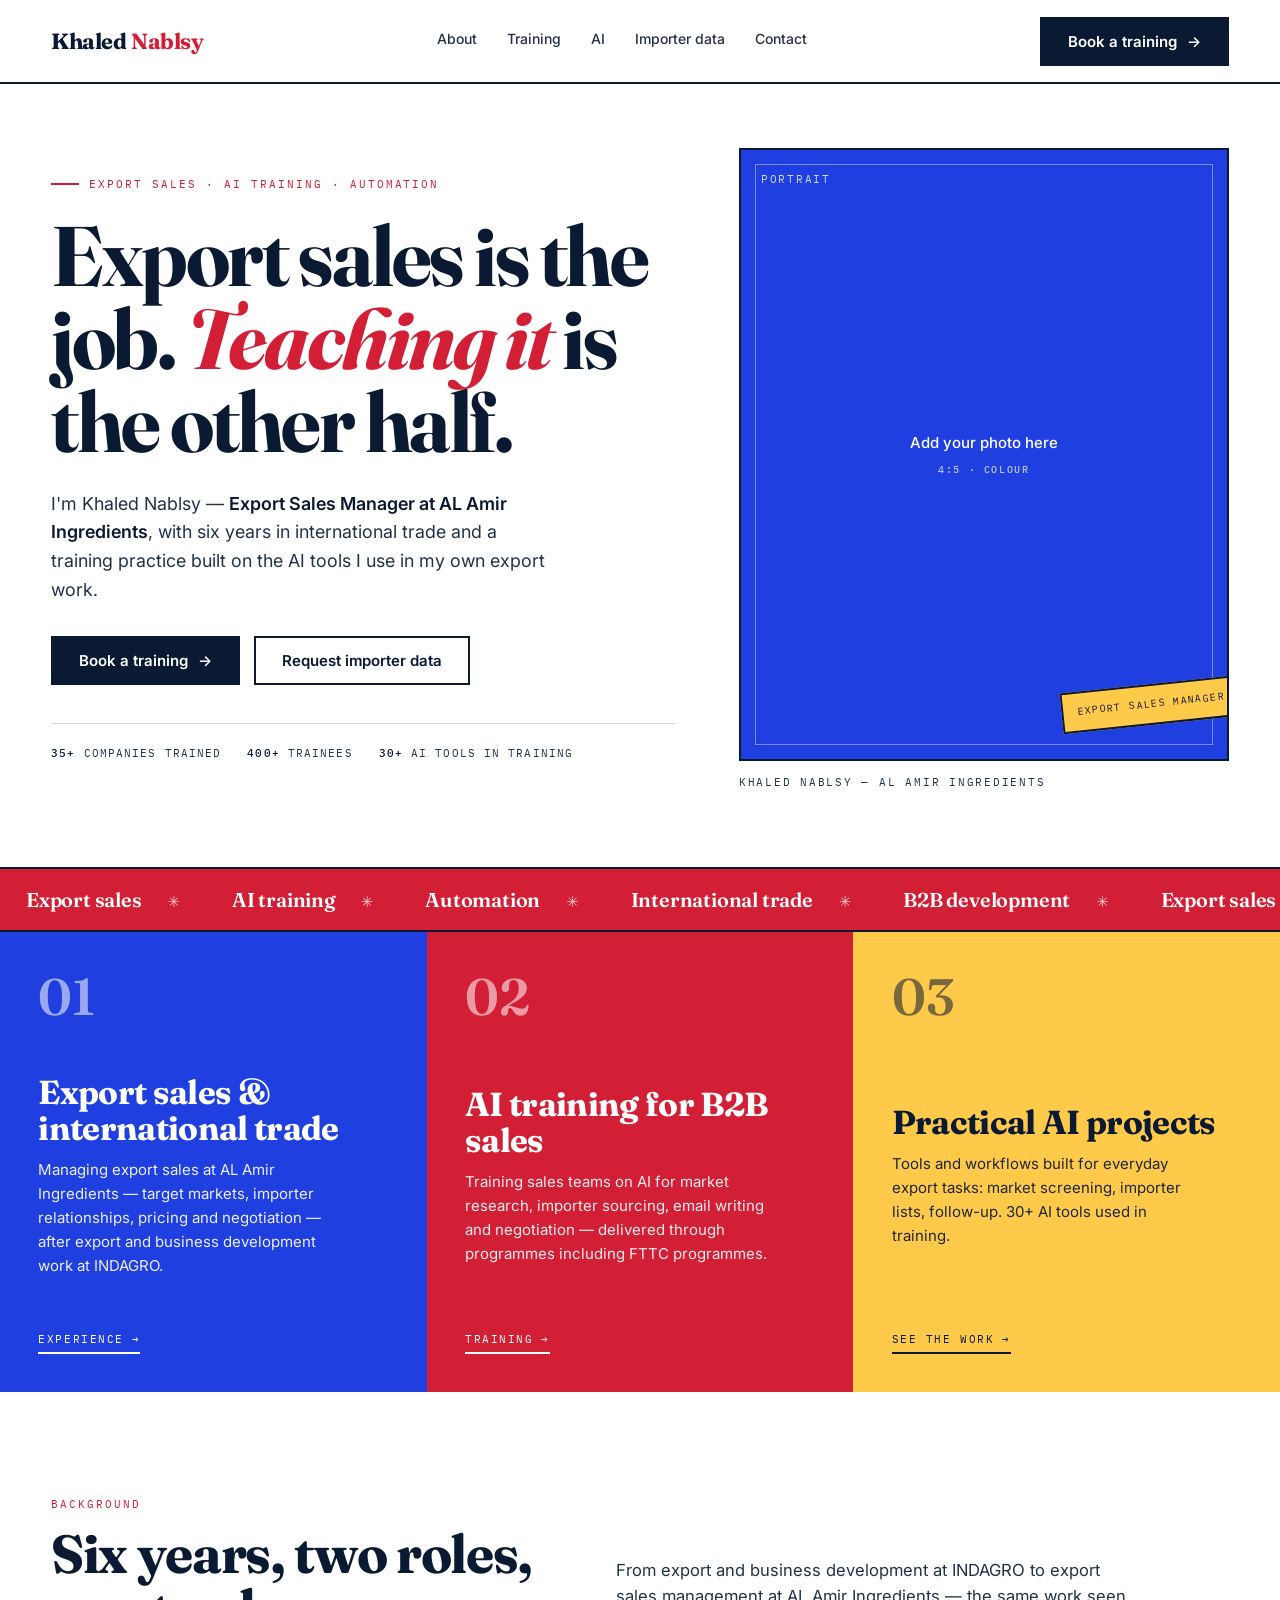
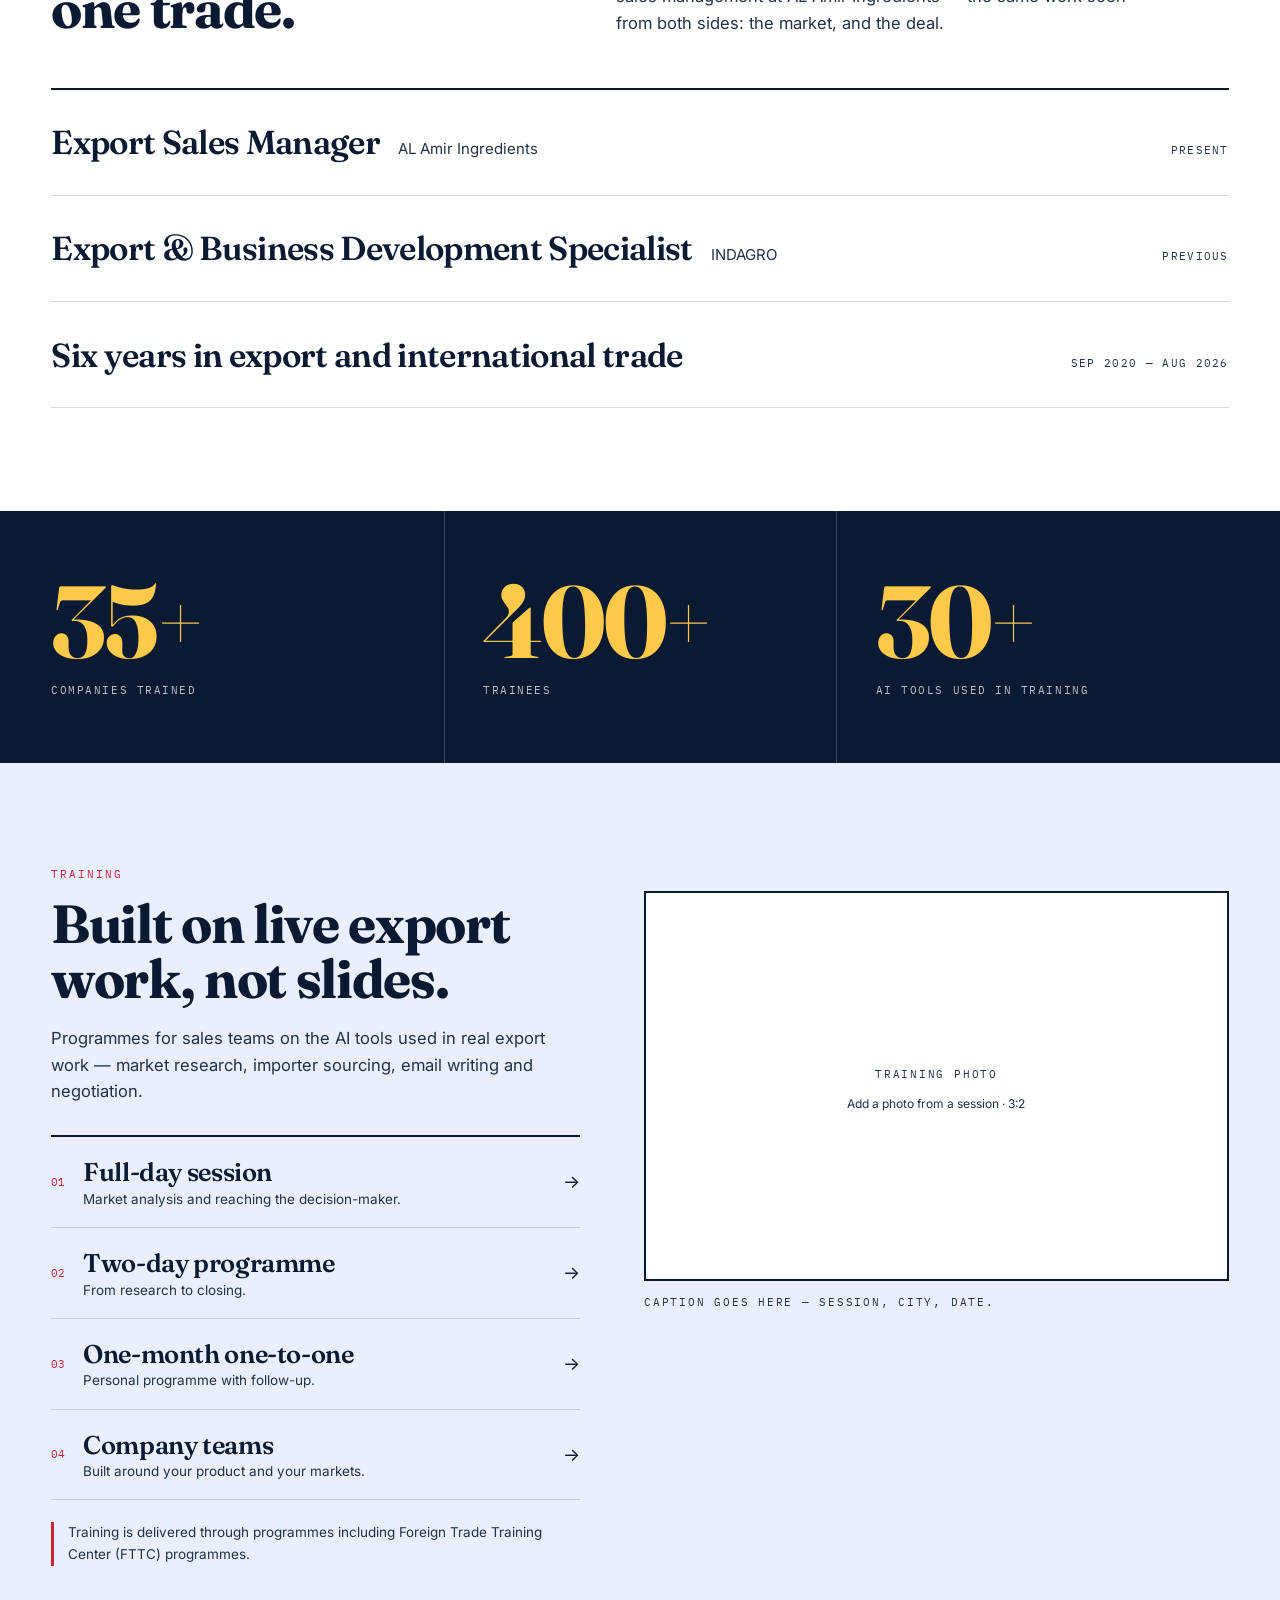
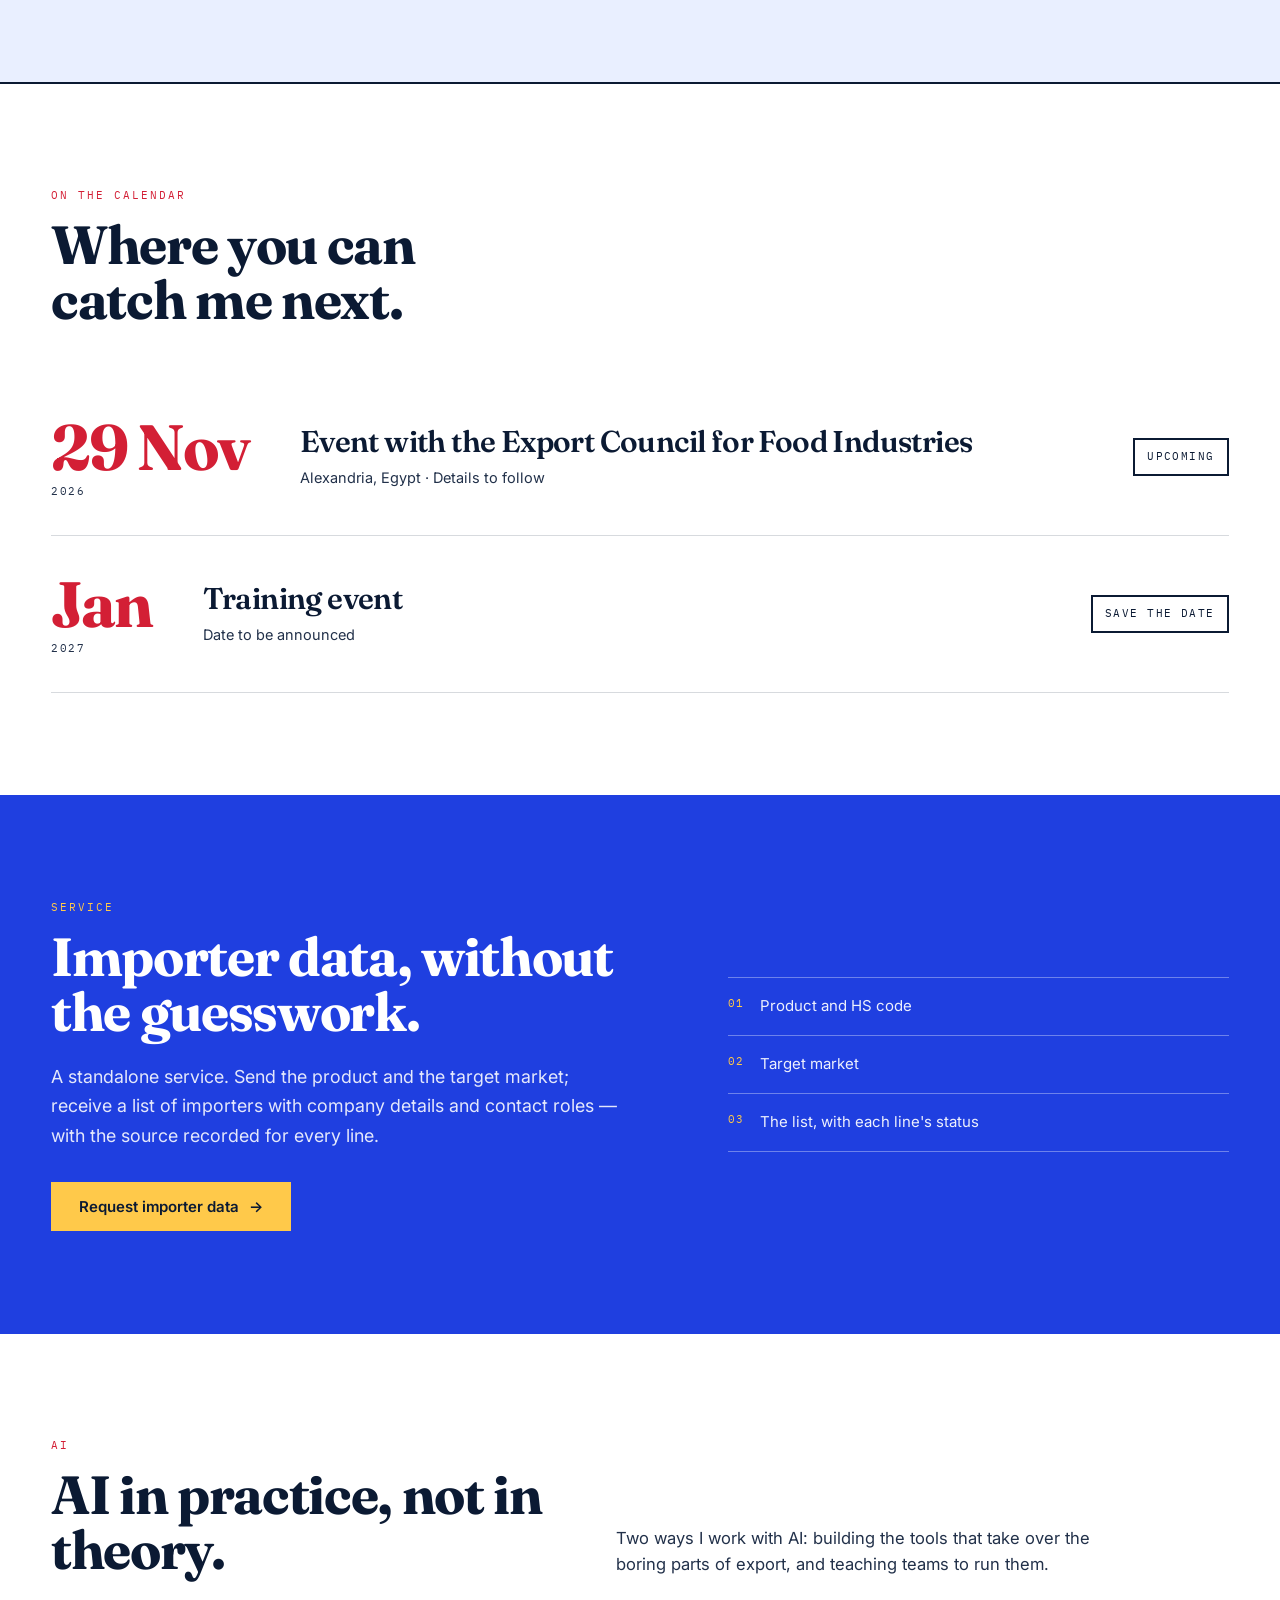
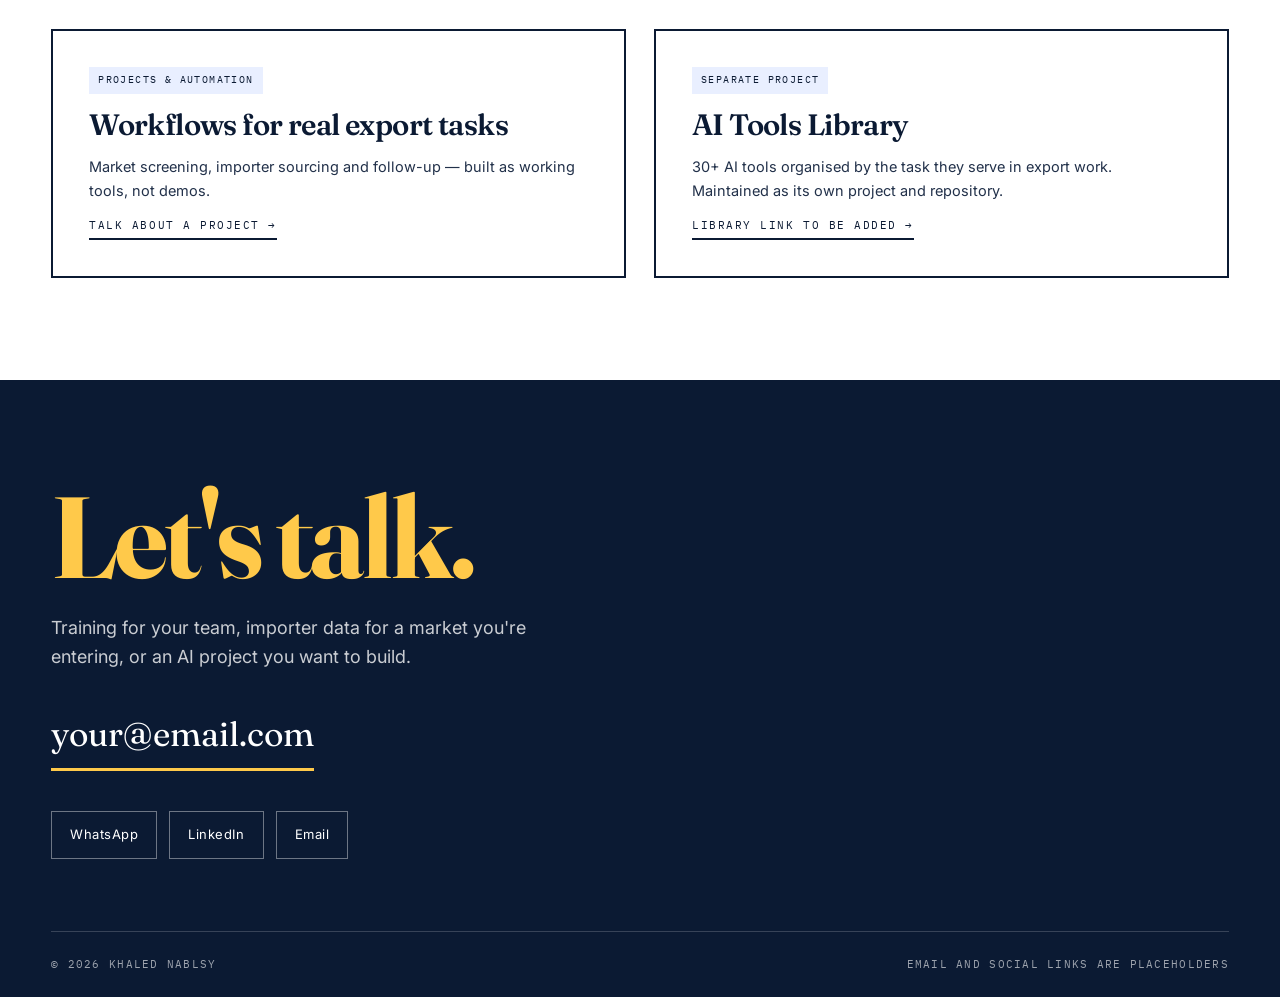
==== design-preview/index.html @ 7bd77aa0 "Backup: new homepage design (editorial cobalt/crimson system) 🤖 Generated with Codebuff Co-Authored-" ====
<!DOCTYPE html>
<html lang="en" dir="ltr">
<head>
<meta charset="UTF-8">
<meta name="viewport" content="width=device-width, initial-scale=1">
<meta name="robots" content="noindex,nofollow">
<title>Khaled Nablsy — Export Sales, AI Training &amp; Automation</title>
<meta name="description" content="Export Sales Manager at AL Amir Ingredients. Six years in international trade, training sales teams on the AI tools used in real export work.">
<link rel="preconnect" href="https://fonts.googleapis.com">
<link rel="preconnect" href="https://fonts.gstatic.com" crossorigin>
<link rel="stylesheet" href="https://fonts.googleapis.com/css2?family=Fraunces:ital,opsz,wght@0,9..144,600;0,9..144,700;1,9..144,600&family=Inter:wght@400;500;600&family=IBM+Plex+Mono:wght@400;500&display=swap">
<link rel="stylesheet" href="styles.css">
</head>
<body>

<a class="skip" href="#main">Skip to content</a>

<header class="site-header">
  <div class="wrap nav">
    <a class="brand" href="#top">Khaled <span>Nablsy</span></a>

    <nav class="nav-links" id="nav-links" aria-label="Main navigation">
      <a href="#about">About</a>
      <a href="#training">Training</a>
      <a href="#ai">AI</a>
      <a href="#importer-data">Importer data</a>
      <a href="#contact">Contact</a>
    </nav>

    <div class="nav-cta">
      <a class="btn" href="#contact">Book a training <span class="arrow">→</span></a>
      <button class="menu-btn" id="menu-btn" aria-label="Open menu" aria-expanded="false" aria-controls="nav-links"><span></span></button>
    </div>
  </div>
</header>

<main id="main">

  <!-- ================= HERO ================= -->
  <section class="hero" id="top">
    <div class="wrap hero-grid">
      <div>
        <p class="eyebrow">Export sales · AI training · Automation</p>
        <h1>Export sales is the job. <em>Teaching it</em> is the other half.</h1>
        <p class="hero-sub">
          I'm Khaled Nablsy — <strong>Export Sales Manager at AL Amir Ingredients</strong>,
          with six years in international trade and a training practice built on the AI
          tools I use in my own export work.
        </p>
        <div class="hero-actions">
          <a class="btn" href="#contact">Book a training <span class="arrow">→</span></a>
          <a class="btn btn--ghost" href="#importer-data">Request importer data</a>
        </div>
        <p class="hero-proof">
          <span><b>35+</b> companies trained</span>
          <span><b>400+</b> trainees</span>
          <span><b>30+</b> AI tools in training</span>
        </p>
      </div>

      <figure class="portrait">
        <div class="portrait-frame">
          <span class="portrait-tag mono">Portrait</span>
          <p class="portrait-note">
            Add your photo here
            <small>4:5 · colour</small>
          </p>
          <span class="portrait-sticker">Export Sales Manager</span>
        </div>
        <figcaption class="mono">Khaled Nablsy — AL Amir Ingredients</figcaption>
      </figure>
    </div>
  </section>

  <!-- ================= TICKER ================= -->
  <div class="ticker" aria-hidden="true">
    <div class="ticker-track">
      <span>Export sales</span><span>AI training</span><span>Automation</span><span>International trade</span><span>B2B development</span>
      <span>Export sales</span><span>AI training</span><span>Automation</span><span>International trade</span><span>B2B development</span>
    </div>
  </div>

  <!-- ================= THREE AREAS ================= -->
  <section class="triptych" aria-label="Three areas of work">
    <article class="tile tile--cobalt">
      <span class="tile-num">01</span>
      <div>
        <h2>Export sales &amp; international trade</h2>
        <p>Managing export sales at AL Amir Ingredients — target markets, importer relationships, pricing and negotiation — after export and business development work at INDAGRO.</p>
      </div>
      <a class="tile-link" href="#about">Experience <span>→</span></a>
    </article>

    <article class="tile tile--crimson">
      <span class="tile-num">02</span>
      <div>
        <h2>AI training for B2B sales</h2>
        <p>Training sales teams on AI for market research, importer sourcing, email writing and negotiation — delivered through programmes including FTTC programmes.</p>
      </div>
      <a class="tile-link" href="#training">Training <span>→</span></a>
    </article>

    <article class="tile tile--butter">
      <span class="tile-num">03</span>
      <div>
        <h2>Practical AI projects</h2>
        <p>Tools and workflows built for everyday export tasks: market screening, importer lists, follow-up. 30+ AI tools used in training.</p>
      </div>
      <a class="tile-link" href="#ai">See the work <span>→</span></a>
    </article>
  </section>

  <!-- ================= EXPERIENCE ================= -->
  <section class="section" id="about">
    <div class="wrap">
      <div class="section-head">
        <div>
          <span class="kicker">Background</span>
          <h2>Six years, two roles, one trade.</h2>
        </div>
        <p class="lede">
          From export and business development at INDAGRO to export sales management at
          AL Amir Ingredients — the same work seen from both sides: the market, and the deal.
        </p>
      </div>

      <div class="roles">
        <div class="role">
          <div class="role-main">
            <span class="role-title">Export Sales Manager</span>
            <span class="role-org">AL Amir Ingredients</span>
          </div>
          <span class="role-meta">Present</span>
        </div>

        <div class="role">
          <div class="role-main">
            <span class="role-title">Export &amp; Business Development Specialist</span>
            <span class="role-org">INDAGRO</span>
          </div>
          <span class="role-meta">Previous</span>
        </div>

        <div class="role">
          <div class="role-main">
            <span class="role-title">Six years in export and international trade</span>
          </div>
          <span class="role-meta">Sep 2020 — Aug 2026</span>
        </div>
      </div>
    </div>
  </section>

  <!-- ================= NUMBERS ================= -->
  <section class="stats" aria-label="Training figures">
    <div class="wrap stats-grid">
      <div class="stat">
        <div class="stat-num">35+</div>
        <div class="stat-label">Companies trained</div>
      </div>
      <div class="stat">
        <div class="stat-num">400+</div>
        <div class="stat-label">Trainees</div>
      </div>
      <div class="stat">
        <div class="stat-num">30+</div>
        <div class="stat-label">AI tools used in training</div>
      </div>
    </div>
  </section>

  <!-- ================= TRAINING ================= -->
  <section class="section training" id="training">
    <div class="wrap training-grid">
      <div>
        <span class="kicker">Training</span>
        <h2>Built on live export work, not slides.</h2>
        <p class="lede" style="margin-top:18px">
          Programmes for sales teams on the AI tools used in real export work — market
          research, importer sourcing, email writing and negotiation.
        </p>

        <ul class="programmes" style="margin-top:30px">
          <li><a href="#contact"><span class="p-num">01</span><span class="p-title">Full-day session<small>Market analysis and reaching the decision-maker.</small></span><span class="p-arrow">→</span></a></li>
          <li><a href="#contact"><span class="p-num">02</span><span class="p-title">Two-day programme<small>From research to closing.</small></span><span class="p-arrow">→</span></a></li>
          <li><a href="#contact"><span class="p-num">03</span><span class="p-title">One-month one-to-one<small>Personal programme with follow-up.</small></span><span class="p-arrow">→</span></a></li>
          <li><a href="#contact"><span class="p-num">04</span><span class="p-title">Company teams<small>Built around your product and your markets.</small></span><span class="p-arrow">→</span></a></li>
        </ul>

        <p class="fttc-note">
          Training is delivered through programmes including Foreign Trade Training
          Center (FTTC) programmes.
        </p>
      </div>

      <div>
        <div class="photo-slot">
          <div>
            <span class="mono">Training photo</span>
            <small>Add a photo from a session · 3:2</small>
          </div>
        </div>
        <p class="mono" style="margin-top:12px;color:var(--ink-soft)">Caption goes here — session, city, date.</p>
      </div>
    </div>
  </section>

  <!-- ================= EVENTS ================= -->
  <section class="section events" id="events">
    <div class="wrap">
      <div class="section-head">
        <div>
          <span class="kicker">On the calendar</span>
          <h2>Where you can catch me next.</h2>
        </div>
      </div>

      <div class="event">
        <div class="event-date">29 Nov<span>2026</span></div>
        <div class="event-body">
          <h3>Event with the Export Council for Food Industries</h3>
          <p>Alexandria, Egypt · Details to follow</p>
        </div>
        <span class="event-tag">Upcoming</span>
      </div>

      <div class="event">
        <div class="event-date">Jan<span>2027</span></div>
        <div class="event-body">
          <h3>Training event</h3>
          <p>Date to be announced</p>
        </div>
        <span class="event-tag">Save the date</span>
      </div>
    </div>
  </section>

  <!-- ================= IMPORTER DATA ================= -->
  <section class="section importer" id="importer-data">
    <div class="wrap importer-grid">
      <div>
        <span class="kicker">Service</span>
        <h2>Importer data, without the guesswork.</h2>
        <p>
          A standalone service. Send the product and the target market; receive a list of
          importers with company details and contact roles — with the source recorded for
          every line.
        </p>
        <a class="btn btn--butter" href="#contact">Request importer data <span class="arrow">→</span></a>
      </div>

      <ol class="importer-steps">
        <li><span>01</span><span>Product and HS code</span></li>
        <li><span>02</span><span>Target market</span></li>
        <li><span>03</span><span>The list, with each line's status</span></li>
      </ol>
    </div>
  </section>

  <!-- ================= AI ================= -->
  <section class="section" id="ai">
    <div class="wrap">
      <div class="section-head">
        <div>
          <span class="kicker">AI</span>
          <h2>AI in practice, not in theory.</h2>
        </div>
        <p class="lede">
          Two ways I work with AI: building the tools that take over the boring parts of
          export, and teaching teams to run them.
        </p>
      </div>

      <div class="ai-grid">
        <article class="ai-card">
          <span class="ai-tag">Projects &amp; automation</span>
          <h3>Workflows for real export tasks</h3>
          <p>Market screening, importer sourcing and follow-up — built as working tools, not demos.</p>
          <a class="tile-link" href="#contact">Talk about a project <span>→</span></a>
        </article>

        <article class="ai-card">
          <span class="ai-tag">Separate project</span>
          <h3>AI Tools Library</h3>
          <p>30+ AI tools organised by the task they serve in export work. Maintained as its own project and repository.</p>
          <a class="tile-link" href="#">Library link to be added <span>→</span></a>
        </article>
      </div>
    </div>
  </section>

  <!-- ================= CONTACT ================= -->
  <section class="contact" id="contact">
    <div class="wrap">
      <h2>Let's talk.</h2>
      <p>
        Training for your team, importer data for a market you're entering, or an AI
        project you want to build.
      </p>
      <a class="email" href="#">your@email.com</a>

      <div class="socials">
        <a class="social" href="#">WhatsApp</a>
        <a class="social" href="#">LinkedIn</a>
        <a class="social" href="#">Email</a>
      </div>

      <div class="footer">
        <span>© 2026 Khaled Nablsy</span>
        <span>Email and social links are placeholders</span>
      </div>
    </div>
  </section>

</main>

<script>
  var btn = document.getElementById('menu-btn');
  var links = document.getElementById('nav-links');
  btn.addEventListener('click', function () {
    var open = links.classList.toggle('open');
    btn.setAttribute('aria-expanded', open ? 'true' : 'false');
  });
  links.addEventListener('click', function (e) {
    if (e.target.tagName === 'A') { links.classList.remove('open'); btn.setAttribute('aria-expanded', 'false'); }
  });
</script>

</body>
</html>
---- design-preview/styles.css ----
/* =============================================================
   Khaled Nablsy — new visual direction (design preview)
   Editorial / poster system inspired by the reference's
   confidence: huge type, saturated blocks, real-photo slots.
   ============================================================= */

:root{
  --ink:#0B1A33;
  --ink-soft:#22314A;
  --paper:#FFFFFF;
  --sky:#E9EFFF;
  --cobalt:#1F3FE0;
  --crimson:#D31F35;
  --butter:#FFC94A;
  --mist:#F4F6FB;
  --line:rgba(11,26,51,.16);

  --display:'Fraunces',Georgia,serif;
  --body:'Inter',system-ui,-apple-system,sans-serif;
  --mono:'IBM Plex Mono',ui-monospace,monospace;

  --max:1320px;
  --gutter:clamp(20px,4vw,56px);
  --sec:clamp(64px,8vw,116px);
}

*,*::before,*::after{box-sizing:border-box}
html{-webkit-text-size-adjust:100%;scroll-behavior:smooth;scroll-padding-top:96px}
body{
  margin:0;background:var(--paper);color:var(--ink);
  font-family:var(--body);font-size:17px;line-height:1.65;
  -webkit-font-smoothing:antialiased;
}
img{max-width:100%;display:block}
a{color:inherit;text-decoration:none}
::selection{background:var(--butter);color:var(--ink)}

.wrap{max-width:var(--max);margin-inline:auto;padding-inline:var(--gutter)}
.mono{font-family:var(--mono);font-size:11px;letter-spacing:.16em;text-transform:uppercase}
.skip{position:absolute;left:-9999px;top:0;background:var(--ink);color:#fff;padding:10px 16px;z-index:200}
.skip:focus{left:12px;top:12px}

/* ---------- buttons ---------- */
.btn{display:inline-flex;align-items:center;gap:10px;padding:15px 26px;font-family:var(--body);
  font-size:15px;font-weight:600;line-height:1;border:2px solid var(--ink);background:var(--ink);color:#fff;
  transition:transform .16s ease,background .16s ease,color .16s ease,box-shadow .16s ease}
.btn:hover{transform:translate(-2px,-2px);box-shadow:6px 6px 0 var(--butter)}
.btn--ghost{background:transparent;color:var(--ink)}
.btn--ghost:hover{background:var(--butter);color:var(--ink);box-shadow:none;transform:none}
.btn--butter{background:var(--butter);border-color:var(--butter);color:var(--ink)}
.btn--butter:hover{box-shadow:6px 6px 0 #fff}
.arrow{font-family:var(--body);font-weight:600}

/* ---------- header ---------- */
.site-header{position:sticky;top:0;z-index:80;background:var(--paper);border-bottom:2px solid var(--ink)}
.nav{display:flex;align-items:center;justify-content:space-between;gap:28px;min-height:82px}
.brand{font-family:var(--display);font-weight:700;font-size:22px;letter-spacing:-.02em;white-space:nowrap}
.brand span{color:var(--crimson)}
.nav-links{display:flex;align-items:center;gap:30px}
.nav-links a{font-size:14px;font-weight:500;color:var(--ink-soft);padding-bottom:3px;border-bottom:2px solid transparent}
.nav-links a:hover{border-bottom-color:var(--crimson);color:var(--ink)}
.nav-cta{display:flex;align-items:center;gap:14px}
.menu-btn{display:none;width:44px;height:44px;border:2px solid var(--ink);background:#fff;cursor:pointer;
  align-items:center;justify-content:center;padding:0}
.menu-btn span{display:block;width:20px;height:2px;background:var(--ink);position:relative}
.menu-btn span::before,.menu-btn span::after{content:"";position:absolute;left:0;width:20px;height:2px;background:var(--ink)}
.menu-btn span::before{top:-6px}
.menu-btn span::after{top:6px}

/* ---------- hero ---------- */
.hero{padding-block:clamp(40px,5vw,72px) clamp(48px,6vw,88px);overflow:hidden}
.hero-grid{display:grid;grid-template-columns:1.12fr .88fr;gap:clamp(32px,5vw,64px);align-items:center}
.eyebrow{display:inline-flex;align-items:center;gap:10px;font-family:var(--mono);font-size:11px;
  letter-spacing:.18em;text-transform:uppercase;color:var(--crimson);margin:0 0 22px}
.eyebrow::before{content:"";width:28px;height:2px;background:var(--crimson);display:block}
h1{font-family:var(--display);font-weight:700;font-size:clamp(42px,6.6vw,92px);line-height:.98;
  letter-spacing:-.03em;margin:0 0 26px}
h1 em{font-style:italic;color:var(--crimson)}
.hero-sub{font-size:clamp(16px,1.4vw,19px);line-height:1.6;color:var(--ink-soft);max-width:46ch;margin:0 0 32px}
.hero-sub strong{color:var(--ink);font-weight:600}
.hero-actions{display:flex;flex-wrap:wrap;gap:14px;align-items:center}
.hero-proof{margin-top:38px;padding-top:20px;border-top:1px solid var(--line);display:flex;flex-wrap:wrap;gap:8px 26px;
  font-family:var(--mono);font-size:11px;letter-spacing:.1em;text-transform:uppercase;color:var(--ink-soft)}
.hero-proof b{color:var(--ink);font-weight:500}

.portrait{margin:0;position:relative}
.portrait-frame{position:relative;aspect-ratio:4/5;background:var(--cobalt);overflow:hidden;display:grid;place-items:center;
  border:2px solid var(--ink)}
.portrait-frame::before{content:"";position:absolute;inset:14px;border:1px solid rgba(255,255,255,.4);pointer-events:none}
.portrait-tag{position:absolute;top:20px;left:20px;color:#fff;opacity:.8}
.portrait-note{text-align:center;color:#fff;font-size:15px;font-weight:500;line-height:1.5;z-index:1}
.portrait-note small{display:block;font-family:var(--mono);font-size:10px;letter-spacing:.16em;text-transform:uppercase;
  opacity:.7;margin-top:8px}
.portrait-sticker{position:absolute;right:-14px;bottom:34px;transform:rotate(-6deg);background:var(--butter);color:var(--ink);
  font-family:var(--mono);font-size:10px;letter-spacing:.14em;text-transform:uppercase;padding:10px 14px;
  border:2px solid var(--ink);z-index:2}
.portrait figcaption{margin-top:12px;color:var(--ink-soft)}

/* ---------- ticker ---------- */
.ticker{background:var(--crimson);color:#fff;border-block:2px solid var(--ink);overflow:hidden;padding-block:14px}
.ticker-track{display:flex;width:max-content;animation:scroll 34s linear infinite}
.ticker-track span{font-family:var(--display);font-size:20px;font-weight:600;letter-spacing:-.01em;padding-inline:26px;white-space:nowrap}
.ticker-track span::after{content:"✳";margin-inline-start:26px;font-family:var(--body);font-size:15px;opacity:.75}
@keyframes scroll{from{transform:translateX(0)}to{transform:translateX(-50%)}}
@media(prefers-reduced-motion:reduce){.ticker-track{animation:none}}

/* ---------- triptych ---------- */
.triptych{display:grid;grid-template-columns:repeat(3,1fr)}
.tile{padding:clamp(26px,3vw,42px);min-height:clamp(360px,38vw,460px);display:flex;flex-direction:column;
  justify-content:space-between;gap:28px;position:relative;transition:filter .2s ease}
.tile:hover{filter:brightness(1.06)}
.tile--cobalt{background:var(--cobalt);color:#fff}
.tile--crimson{background:var(--crimson);color:#fff}
.tile--butter{background:var(--butter);color:var(--ink)}
.tile-num{font-family:var(--display);font-size:clamp(40px,4vw,58px);line-height:1;opacity:.55;font-weight:600}
.tile h2{font-family:var(--display);font-size:clamp(26px,2.6vw,36px);line-height:1.08;letter-spacing:-.02em;margin:0 0 12px}
.tile p{margin:0;font-size:15px;line-height:1.6;opacity:.92;max-width:34ch}
.tile-link{display:inline-flex;align-items:center;gap:8px;font-family:var(--mono);font-size:11px;letter-spacing:.14em;
  text-transform:uppercase;border-bottom:2px solid currentColor;padding-bottom:4px;align-self:flex-start}
.tile-link:hover{gap:14px}

/* ---------- experience ---------- */
.section{padding-block:var(--sec)}
.section-head{display:grid;grid-template-columns:.9fr 1.1fr;gap:clamp(24px,5vw,64px);align-items:end;margin-bottom:clamp(30px,4vw,52px)}
.kicker{font-family:var(--mono);font-size:11px;letter-spacing:.18em;text-transform:uppercase;color:var(--crimson);
  display:block;margin-bottom:14px}
h2{font-family:var(--display);font-weight:700;font-size:clamp(30px,4.2vw,56px);line-height:1.02;letter-spacing:-.025em;margin:0}
.lede{font-size:clamp(16px,1.3vw,18px);line-height:1.6;color:var(--ink-soft);margin:0;max-width:52ch}

.roles{border-top:2px solid var(--ink)}
.role{display:grid;grid-template-columns:1fr auto;gap:20px;align-items:baseline;padding:clamp(22px,2.6vw,34px) 0;
  border-bottom:1px solid var(--line)}
.role-main{display:flex;flex-wrap:wrap;align-items:baseline;gap:10px 18px}
.role-title{font-family:var(--display);font-size:clamp(22px,2.6vw,34px);font-weight:600;letter-spacing:-.02em;line-height:1.15}
.role-org{font-size:15px;color:var(--ink-soft)}
.role-meta{font-family:var(--mono);font-size:11px;letter-spacing:.12em;text-transform:uppercase;color:var(--ink-soft);white-space:nowrap}
.role-note{grid-column:1/-1;font-size:14px;color:var(--ink-soft);margin-top:8px;max-width:60ch}

/* ---------- stats ---------- */
.stats{background:var(--ink);color:#fff}
.stats-grid{display:grid;grid-template-columns:repeat(3,1fr)}
.stat{padding:clamp(34px,5vw,64px) clamp(22px,3vw,40px);border-left:1px solid rgba(255,255,255,.2)}
.stat:first-child{border-left:none;padding-inline-start:0}
.stat-num{font-family:var(--display);font-weight:700;font-size:clamp(58px,8vw,110px);line-height:.9;color:var(--butter);letter-spacing:-.03em}
.stat-label{margin-top:14px;font-family:var(--mono);font-size:11px;letter-spacing:.14em;text-transform:uppercase;color:rgba(255,255,255,.72)}

/* ---------- training ---------- */
.training{background:var(--sky)}
.training-grid{display:grid;grid-template-columns:.95fr 1.05fr;gap:clamp(32px,5vw,72px);align-items:start}
.programmes{list-style:none;margin:0;padding:0;border-top:2px solid var(--ink)}
.programmes li{border-bottom:1px solid var(--line)}
.programmes a{display:grid;grid-template-columns:auto 1fr auto;gap:18px;align-items:center;padding:20px 0;
  transition:background .16s ease,padding .16s ease}
.programmes a:hover{background:rgba(255,255,255,.7);padding-inline:12px}
.p-num{font-family:var(--mono);font-size:11px;color:var(--crimson)}
.p-title{font-family:var(--display);font-size:clamp(20px,2vw,26px);font-weight:600;letter-spacing:-.015em;line-height:1.2}
.p-title small{display:block;font-family:var(--body);font-size:13.5px;font-weight:400;color:var(--ink-soft);margin-top:3px;letter-spacing:0}
.p-arrow{font-size:18px}
.fttc-note{margin-top:22px;font-size:13.5px;line-height:1.6;color:var(--ink-soft);border-left:3px solid var(--crimson);padding-left:14px}
.photo-slot{aspect-ratio:3/2;background:#fff;border:2px solid var(--ink);display:grid;place-items:center;text-align:center;
  color:var(--ink-soft);position:relative;margin-top:26px}
.photo-slot .mono{color:var(--ink-soft)}
.photo-slot small{display:block;margin-top:8px;font-size:12px;color:var(--ink-soft)}

/* ---------- events ---------- */
.events{border-top:2px solid var(--ink)}
.event{display:grid;grid-template-columns:auto 1fr auto;gap:clamp(18px,4vw,54px);align-items:center;
  padding:clamp(24px,3vw,40px) 0;border-bottom:1px solid var(--line)}
.event-date{font-family:var(--display);font-size:clamp(38px,5vw,68px);line-height:.95;font-weight:700;letter-spacing:-.03em;color:var(--crimson)}
.event-date span{display:block;font-family:var(--mono);font-size:11px;letter-spacing:.14em;text-transform:uppercase;
  color:var(--ink-soft);margin-top:8px;font-weight:400}
.event-body h3{font-family:var(--display);font-size:clamp(21px,2.4vw,30px);font-weight:600;letter-spacing:-.02em;margin:0 0 6px;line-height:1.2}
.event-body p{margin:0;font-size:14.5px;color:var(--ink-soft)}
.event-tag{font-family:var(--mono);font-size:10.5px;letter-spacing:.14em;text-transform:uppercase;border:2px solid var(--ink);
  padding:8px 12px;white-space:nowrap}

/* ---------- importer data ---------- */
.importer{background:var(--cobalt);color:#fff}
.importer .kicker{color:var(--butter)}
.importer h2{color:#fff;max-width:16ch}
.importer p{color:rgba(255,255,255,.88);font-size:clamp(16px,1.4vw,19px);max-width:52ch;margin:22px 0 32px}
.importer-grid{display:grid;grid-template-columns:1.1fr .9fr;gap:clamp(28px,5vw,64px);align-items:center}
.importer-steps{list-style:none;margin:0;padding:0;border-top:1px solid rgba(255,255,255,.35)}
.importer-steps li{display:grid;grid-template-columns:auto 1fr;gap:16px;padding:16px 0;border-bottom:1px solid rgba(255,255,255,.35);
  font-size:15px;color:rgba(255,255,255,.92)}
.importer-steps span:first-child{font-family:var(--mono);font-size:11px;letter-spacing:.1em;color:var(--butter)}

/* ---------- AI ---------- */
.ai-grid{display:grid;grid-template-columns:1fr 1fr;gap:clamp(18px,2.4vw,28px)}
.ai-card{border:2px solid var(--ink);padding:clamp(24px,3vw,36px);display:flex;flex-direction:column;gap:14px;
  background:#fff;transition:transform .16s ease,box-shadow .16s ease}
.ai-card:hover{transform:translate(-3px,-3px);box-shadow:8px 8px 0 var(--butter)}
.ai-card h3{font-family:var(--display);font-size:clamp(22px,2.3vw,30px);font-weight:600;letter-spacing:-.02em;margin:0;line-height:1.15}
.ai-card p{margin:0;font-size:14.5px;color:var(--ink-soft);line-height:1.6}
.ai-card .tile-link{margin-top:auto;color:var(--ink)}
.ai-tag{align-self:flex-start;font-family:var(--mono);font-size:10px;letter-spacing:.14em;text-transform:uppercase;
  background:var(--sky);padding:5px 9px}

/* ---------- contact ---------- */
.contact{background:var(--ink);color:#fff;padding-block:clamp(60px,8vw,110px) 0}
.contact h2{color:var(--butter);font-size:clamp(46px,9vw,120px);line-height:.92}
.contact p{color:rgba(255,255,255,.78);font-size:18px;max-width:44ch;margin:24px 0 34px}
.email{display:inline-block;font-family:var(--display);font-size:clamp(20px,3vw,34px);color:#fff;
  border-bottom:3px solid var(--butter);padding-bottom:6px;margin-bottom:40px}
.email:hover{color:var(--butter)}
.socials{display:flex;flex-wrap:wrap;gap:12px;margin-bottom:clamp(48px,6vw,72px)}
.social{border:1px solid rgba(255,255,255,.4);padding:12px 18px;font-size:13px;letter-spacing:.04em;color:#fff}
.social:hover{border-color:var(--butter);color:var(--butter)}
.footer{border-top:1px solid rgba(255,255,255,.18);padding-block:24px;display:flex;flex-wrap:wrap;
  justify-content:space-between;gap:12px;font-family:var(--mono);font-size:10.5px;letter-spacing:.12em;
  text-transform:uppercase;color:rgba(255,255,255,.6)}

/* ---------- responsive ---------- */
@media(max-width:1000px){
  .hero-grid{grid-template-columns:1fr;gap:40px}
  .portrait{max-width:440px;order:-1}
  .triptych{grid-template-columns:1fr}
  .tile{min-height:auto}
  .section-head,.training-grid,.importer-grid{grid-template-columns:1fr}
  .stats-grid{grid-template-columns:1fr}
  .stat{border-left:none;border-top:1px solid rgba(255,255,255,.2);padding-inline:0}
  .stat:first-child{border-top:none}
  .ai-grid{grid-template-columns:1fr}
  .event{grid-template-columns:1fr;gap:10px}
  .event-tag{justify-self:start}
}
@media(max-width:900px){
  .nav-links{display:none;position:absolute;left:0;right:0;top:82px;background:#fff;border-bottom:2px solid var(--ink);
    flex-direction:column;align-items:flex-start;gap:0;padding:8px var(--gutter) 18px}
  .nav-links.open{display:flex}
  .nav-links a{padding:14px 0;width:100%;border-bottom:1px solid var(--line)}
  .menu-btn{display:inline-flex}
  .nav-cta .btn{display:none}
}
@media(max-width:600px){
  .role{grid-template-columns:1fr}
  .role-meta{white-space:normal}
  .hero-proof{gap:6px 18px}
  .portrait-sticker{right:-6px;bottom:18px;font-size:9px;padding:8px 10px}
  .stats-grid{grid-template-columns:1fr}
}
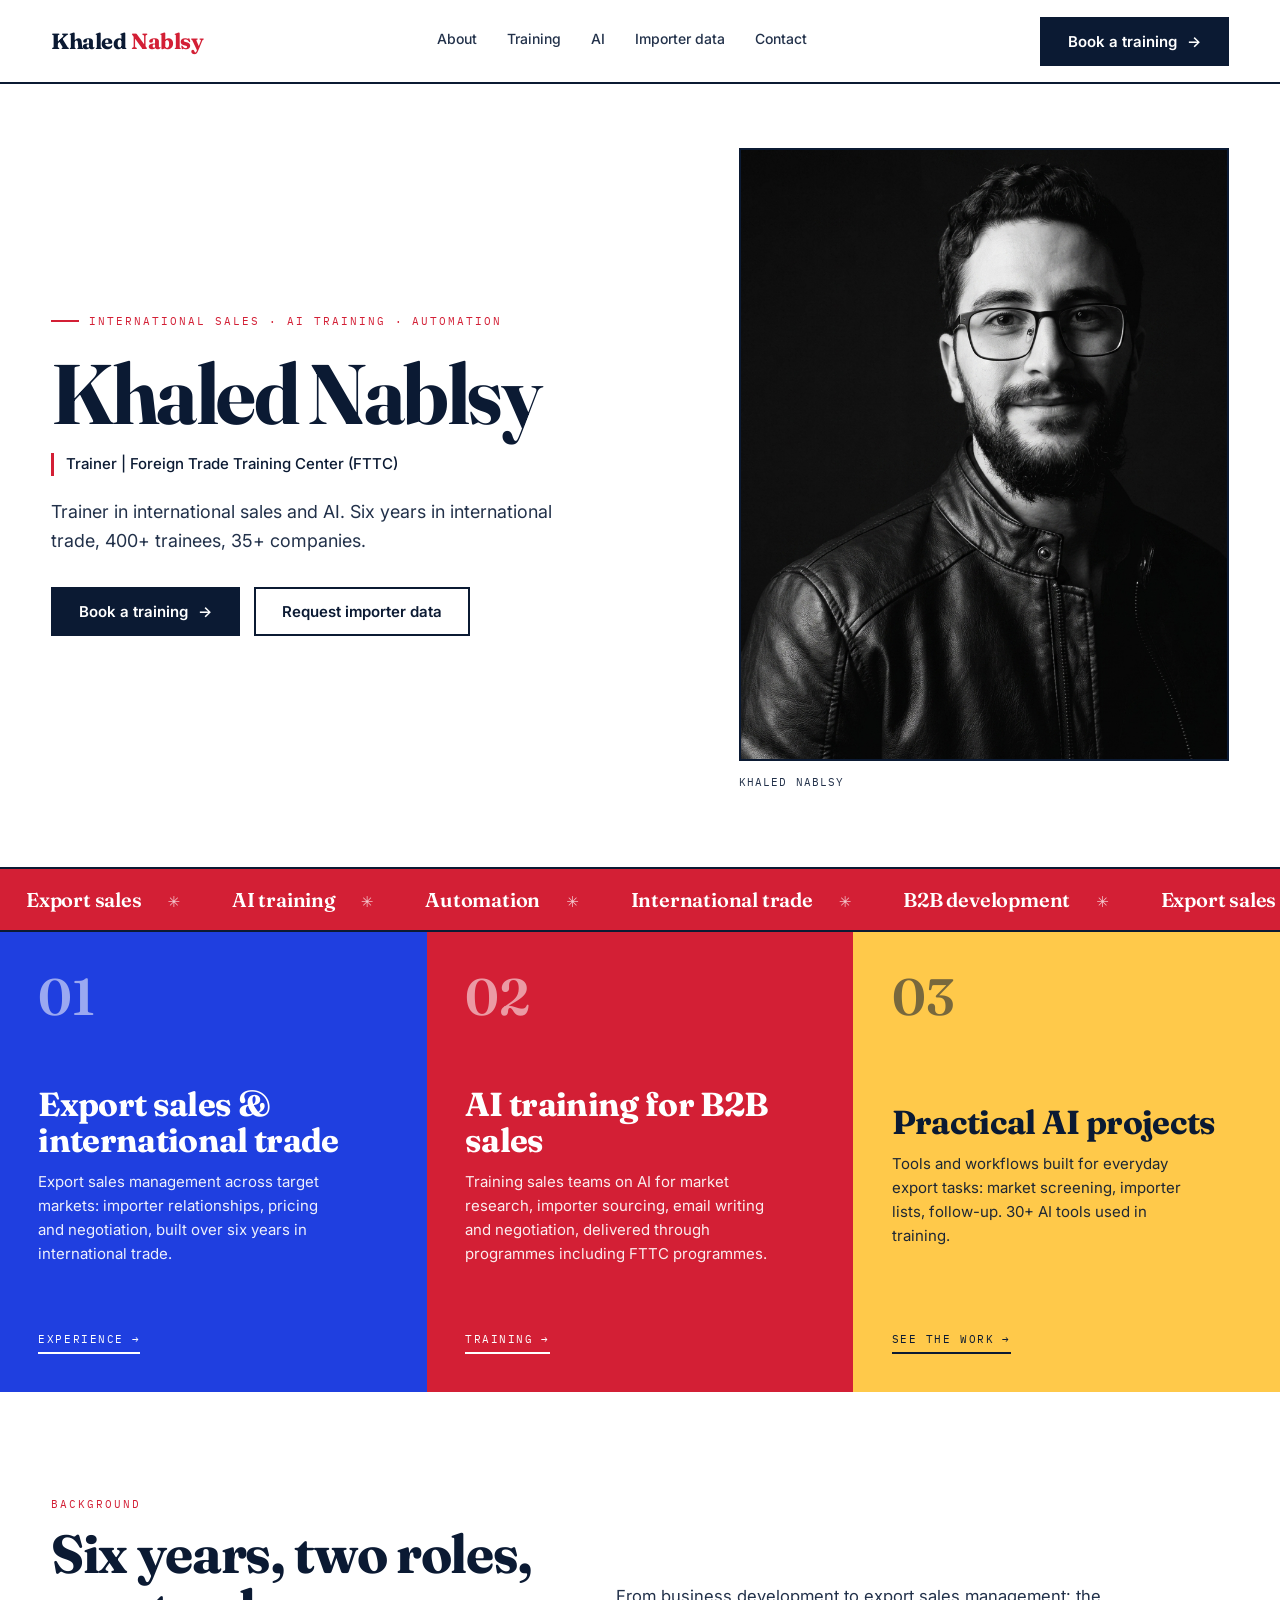
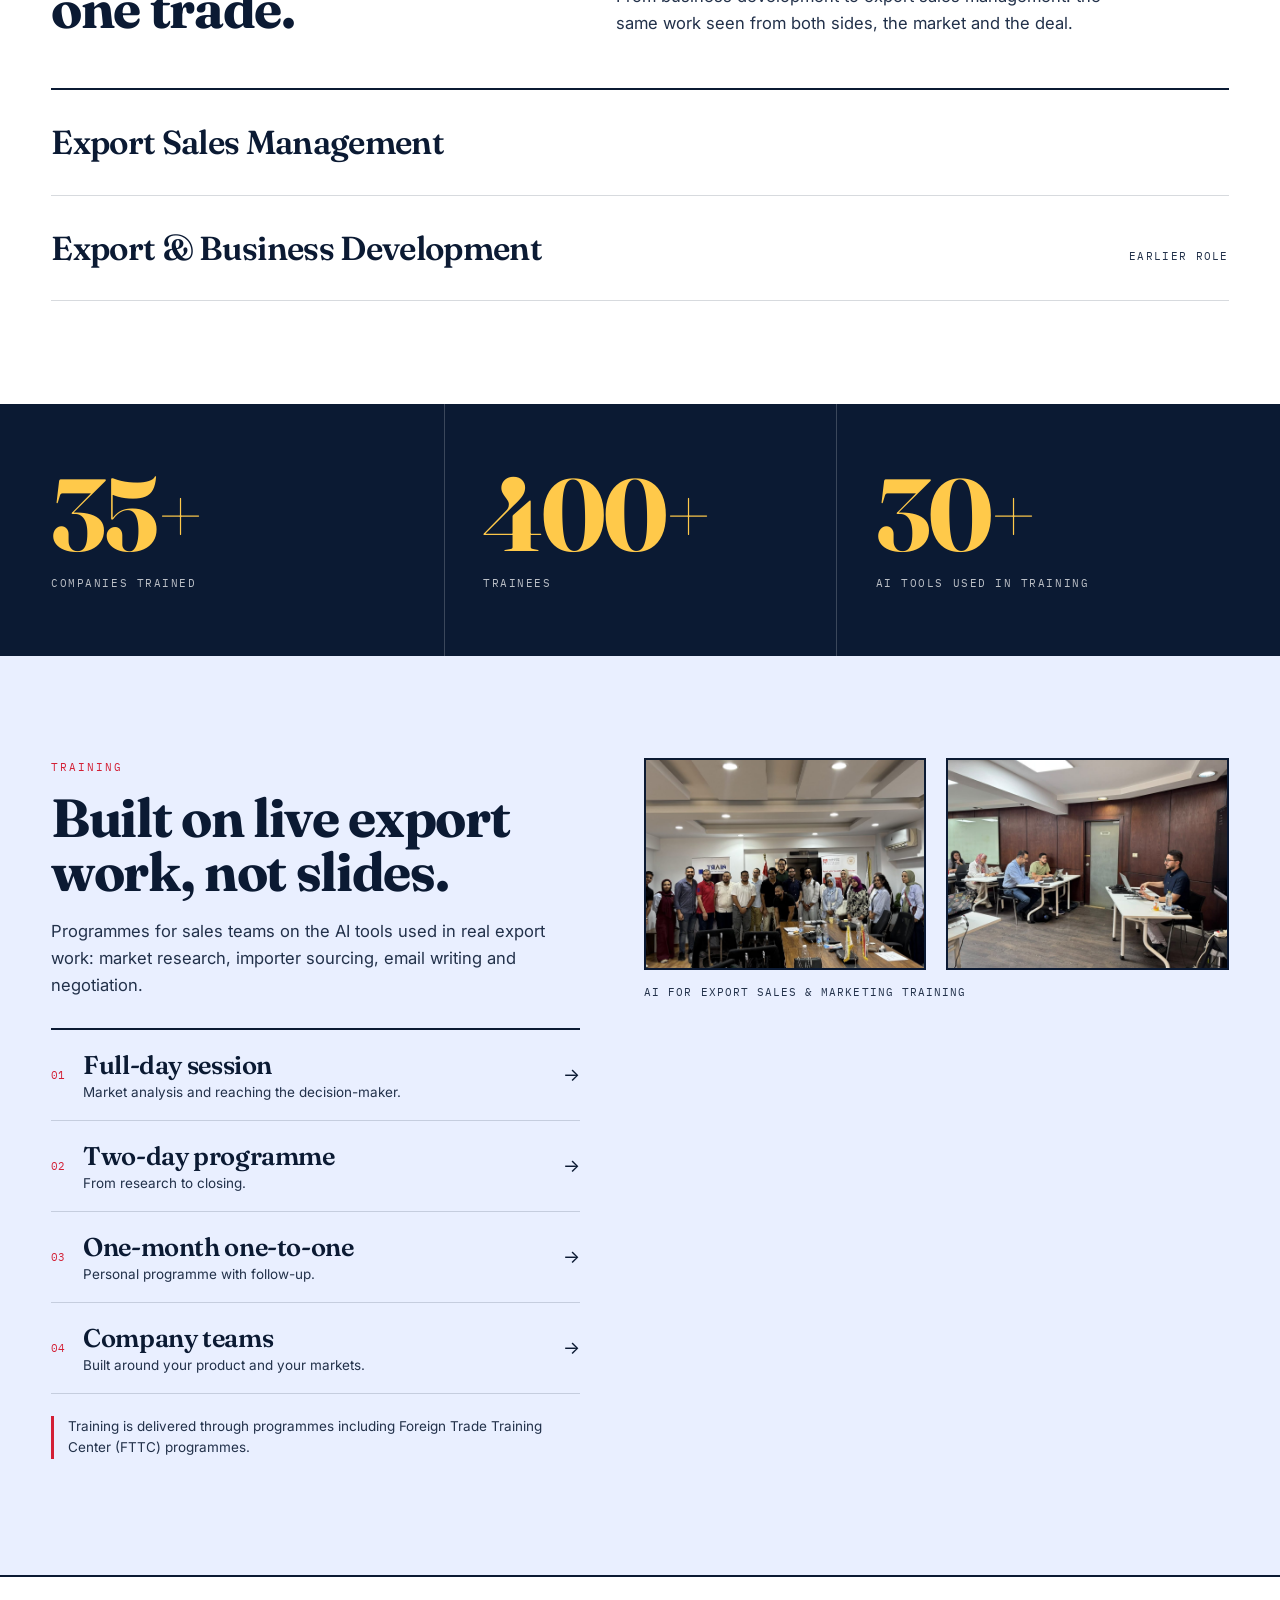
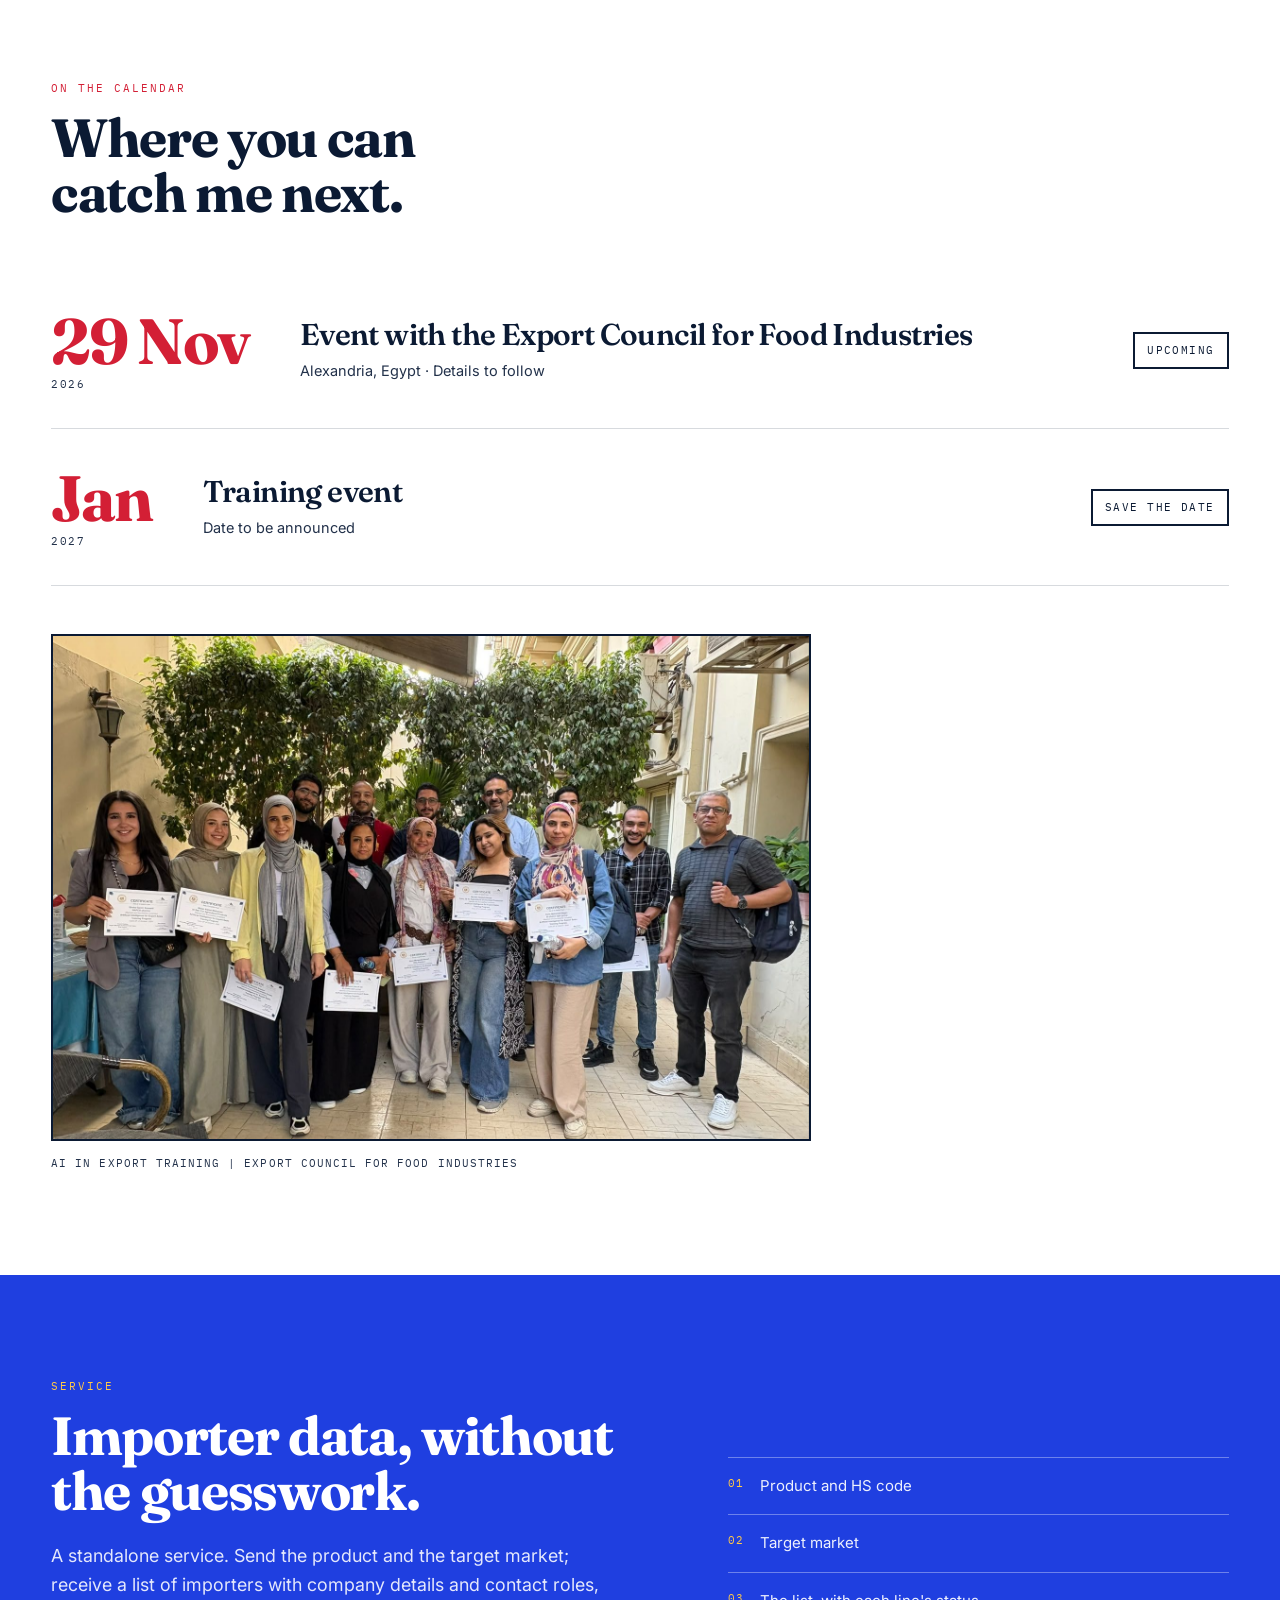
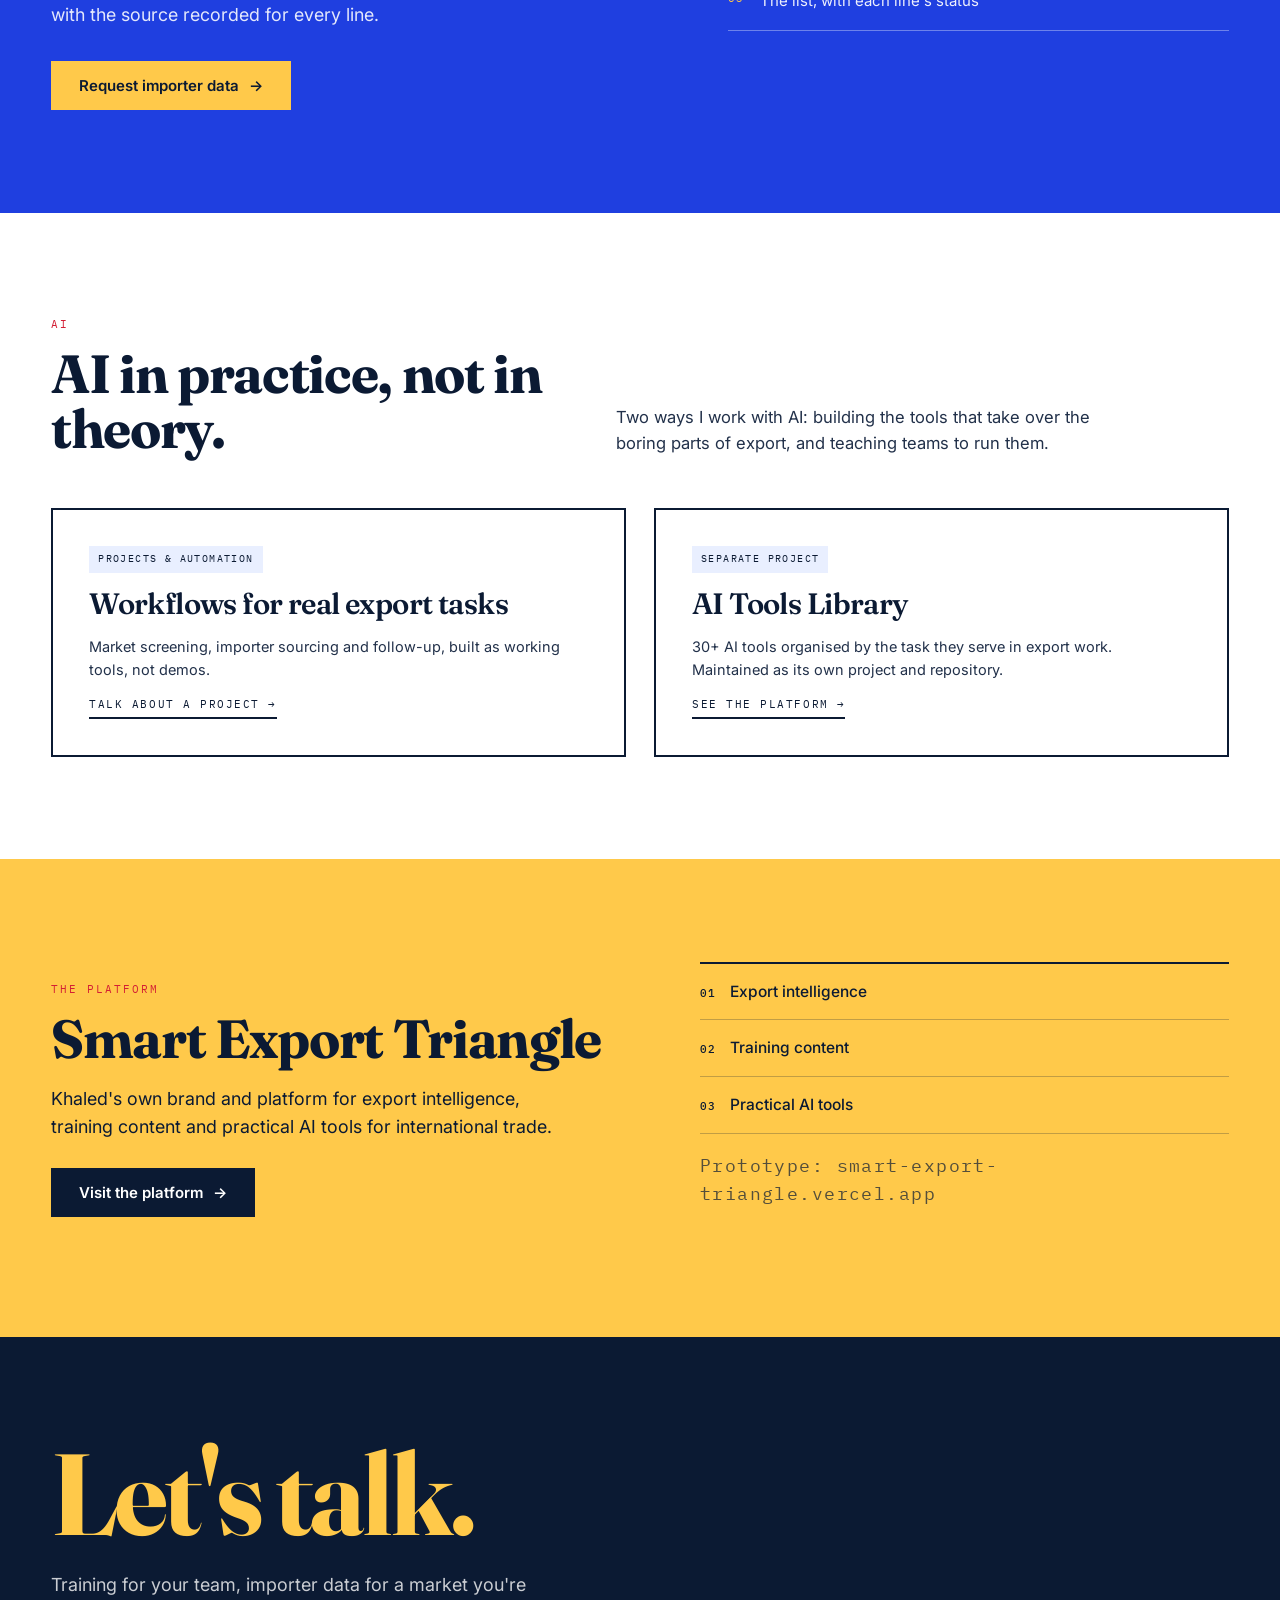
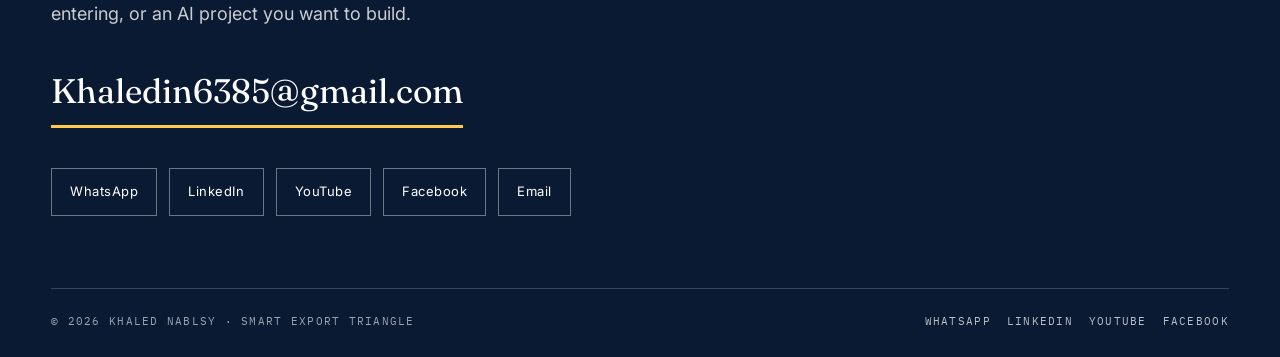
==== commit 684b6429: "Update homepage copy, social links and Smart Export Triangle section 🤖 Generated with Codebuff Co-Au" ====
--- a/design-preview/index.html
+++ b/design-preview/index.html
@@ -4,8 +4,8 @@
 <meta charset="UTF-8">
 <meta name="viewport" content="width=device-width, initial-scale=1">
 <meta name="robots" content="noindex,nofollow">
-<title>Khaled Nablsy — Export Sales, AI Training &amp; Automation</title>
-<meta name="description" content="Export Sales Manager at AL Amir Ingredients. Six years in international trade, training sales teams on the AI tools used in real export work.">
+<title>Khaled Nablsy | International Sales &amp; AI Training</title>
+<meta name="description" content="Khaled Nablsy, trainer in international sales and AI. Six years in international trade, 400+ trainees, 35+ companies.">
 <link rel="preconnect" href="https://fonts.googleapis.com">
 <link rel="preconnect" href="https://fonts.gstatic.com" crossorigin>
 <link rel="stylesheet" href="https://fonts.googleapis.com/css2?family=Fraunces:ital,opsz,wght@0,9..144,600;0,9..144,700;1,9..144,600&family=Inter:wght@400;500;600&family=IBM+Plex+Mono:wght@400;500&display=swap">
@@ -40,34 +40,25 @@
   <section class="hero" id="top">
     <div class="wrap hero-grid">
       <div>
-        <p class="eyebrow">Export sales · AI training · Automation</p>
-        <h1>Export sales is the job. <em>Teaching it</em> is the other half.</h1>
+        <p class="eyebrow">International sales · AI training · Automation</p>
+        <h1>Khaled Nablsy</h1>
+        <p class="credential">Trainer | Foreign Trade Training Center (FTTC)</p>
         <p class="hero-sub">
-          I'm Khaled Nablsy — <strong>Export Sales Manager at AL Amir Ingredients</strong>,
-          with six years in international trade and a training practice built on the AI
-          tools I use in my own export work.
+          Trainer in international sales and AI. Six years in international trade,
+          400+ trainees, 35+ companies.
         </p>
         <div class="hero-actions">
           <a class="btn" href="#contact">Book a training <span class="arrow">→</span></a>
           <a class="btn btn--ghost" href="#importer-data">Request importer data</a>
         </div>
-        <p class="hero-proof">
-          <span><b>35+</b> companies trained</span>
-          <span><b>400+</b> trainees</span>
-          <span><b>30+</b> AI tools in training</span>
-        </p>
       </div>
 
       <figure class="portrait">
-        <div class="portrait-frame">
-          <span class="portrait-tag mono">Portrait</span>
-          <p class="portrait-note">
-            Add your photo here
-            <small>4:5 · colour</small>
-          </p>
-          <span class="portrait-sticker">Export Sales Manager</span>
-        </div>
-        <figcaption class="mono">Khaled Nablsy — AL Amir Ingredients</figcaption>
+        <div class="shot shot--portrait" data-shot>
+          <img src="assets/portrait.png" alt="Khaled Nablsy" loading="eager">
+          <span class="shot-label">assets/portrait.png</span>
+        </div>
+        <figcaption>Khaled Nablsy</figcaption>
       </figure>
     </div>
   </section>
@@ -86,7 +77,7 @@
       <span class="tile-num">01</span>
       <div>
         <h2>Export sales &amp; international trade</h2>
-        <p>Managing export sales at AL Amir Ingredients — target markets, importer relationships, pricing and negotiation — after export and business development work at INDAGRO.</p>
+        <p>Export sales management across target markets: importer relationships, pricing and negotiation, built over six years in international trade.</p>
       </div>
       <a class="tile-link" href="#about">Experience <span>→</span></a>
     </article>
@@ -95,7 +86,7 @@
       <span class="tile-num">02</span>
       <div>
         <h2>AI training for B2B sales</h2>
-        <p>Training sales teams on AI for market research, importer sourcing, email writing and negotiation — delivered through programmes including FTTC programmes.</p>
+        <p>Training sales teams on AI for market research, importer sourcing, email writing and negotiation, delivered through programmes including FTTC programmes.</p>
       </div>
       <a class="tile-link" href="#training">Training <span>→</span></a>
     </article>
@@ -119,33 +110,23 @@
           <h2>Six years, two roles, one trade.</h2>
         </div>
         <p class="lede">
-          From export and business development at INDAGRO to export sales management at
-          AL Amir Ingredients — the same work seen from both sides: the market, and the deal.
+          From business development to export sales management: the same work seen from
+          both sides, the market and the deal.
         </p>
       </div>
 
       <div class="roles">
         <div class="role">
           <div class="role-main">
-            <span class="role-title">Export Sales Manager</span>
-            <span class="role-org">AL Amir Ingredients</span>
+            <span class="role-title">Export Sales Management</span>
           </div>
-          <span class="role-meta">Present</span>
         </div>
 
         <div class="role">
           <div class="role-main">
-            <span class="role-title">Export &amp; Business Development Specialist</span>
-            <span class="role-org">INDAGRO</span>
+            <span class="role-title">Export &amp; Business Development</span>
           </div>
-          <span class="role-meta">Previous</span>
-        </div>
-
-        <div class="role">
-          <div class="role-main">
-            <span class="role-title">Six years in export and international trade</span>
-          </div>
-          <span class="role-meta">Sep 2020 — Aug 2026</span>
+          <span class="role-meta">Earlier role</span>
         </div>
       </div>
     </div>
@@ -176,7 +157,7 @@
         <span class="kicker">Training</span>
         <h2>Built on live export work, not slides.</h2>
         <p class="lede" style="margin-top:18px">
-          Programmes for sales teams on the AI tools used in real export work — market
+          Programmes for sales teams on the AI tools used in real export work: market
           research, importer sourcing, email writing and negotiation.
         </p>
 
@@ -193,15 +174,19 @@
         </p>
       </div>
 
-      <div>
-        <div class="photo-slot">
-          <div>
-            <span class="mono">Training photo</span>
-            <small>Add a photo from a session · 3:2</small>
+      <figure>
+        <div class="photo-pair">
+          <div class="shot shot--wide" data-shot>
+            <img src="assets/ai-training-1.jpg" alt="AI for export sales and marketing training session" loading="lazy">
+            <span class="shot-label">assets/ai-training-1.jpg</span>
           </div>
-        </div>
-        <p class="mono" style="margin-top:12px;color:var(--ink-soft)">Caption goes here — session, city, date.</p>
-      </div>
+          <div class="shot shot--wide" data-shot>
+            <img src="assets/ai-training-2.jpg" alt="AI for export sales and marketing training session" loading="lazy">
+            <span class="shot-label">assets/ai-training-2.jpg</span>
+          </div>
+        </div>
+        <figcaption class="caption">AI for export sales &amp; marketing training</figcaption>
+      </figure>
     </div>
   </section>
 
@@ -232,6 +217,14 @@
         </div>
         <span class="event-tag">Save the date</span>
       </div>
+
+      <figure class="event-photo">
+        <div class="shot shot--wide" data-shot>
+          <img src="assets/council-1.jpg" alt="AI in export training with the Export Council for Food Industries" loading="lazy">
+          <span class="shot-label">assets/council-1.jpg</span>
+        </div>
+        <figcaption class="caption">AI in export training | Export Council for Food Industries</figcaption>
+      </figure>
     </div>
   </section>
 
@@ -243,7 +236,7 @@
         <h2>Importer data, without the guesswork.</h2>
         <p>
           A standalone service. Send the product and the target market; receive a list of
-          importers with company details and contact roles — with the source recorded for
+          importers with company details and contact roles, with the source recorded for
           every line.
         </p>
         <a class="btn btn--butter" href="#contact">Request importer data <span class="arrow">→</span></a>
@@ -275,7 +268,7 @@
         <article class="ai-card">
           <span class="ai-tag">Projects &amp; automation</span>
           <h3>Workflows for real export tasks</h3>
-          <p>Market screening, importer sourcing and follow-up — built as working tools, not demos.</p>
+          <p>Market screening, importer sourcing and follow-up, built as working tools, not demos.</p>
           <a class="tile-link" href="#contact">Talk about a project <span>→</span></a>
         </article>
 
@@ -283,8 +276,32 @@
           <span class="ai-tag">Separate project</span>
           <h3>AI Tools Library</h3>
           <p>30+ AI tools organised by the task they serve in export work. Maintained as its own project and repository.</p>
-          <a class="tile-link" href="#">Library link to be added <span>→</span></a>
+          <a class="tile-link" href="#platform">See the platform <span>→</span></a>
         </article>
+      </div>
+    </div>
+  </section>
+
+  <!-- ================= PLATFORM ================= -->
+  <section class="section platform" id="platform">
+    <div class="wrap platform-grid">
+      <div>
+        <span class="kicker">The platform</span>
+        <h2>Smart Export Triangle</h2>
+        <p>
+          Khaled's own brand and platform for export intelligence, training content and
+          practical AI tools for international trade.
+        </p>
+        <a class="btn" href="https://smart-export-triangle.vercel.app" target="_blank" rel="noopener noreferrer">Visit the platform <span class="arrow">→</span></a>
+      </div>
+
+      <div>
+        <ul class="pillars">
+          <li><span class="p-n">01</span><span>Export intelligence</span></li>
+          <li><span class="p-n">02</span><span>Training content</span></li>
+          <li><span class="p-n">03</span><span>Practical AI tools</span></li>
+        </ul>
+        <p class="platform-note">Prototype: smart-export-triangle.vercel.app</p>
       </div>
     </div>
   </section>
@@ -297,17 +314,24 @@
         Training for your team, importer data for a market you're entering, or an AI
         project you want to build.
       </p>
-      <a class="email" href="#">your@email.com</a>
+      <a class="email" href="mailto:Khaledin6385@gmail.com">Khaledin6385@gmail.com</a>
 
       <div class="socials">
-        <a class="social" href="#">WhatsApp</a>
-        <a class="social" href="#">LinkedIn</a>
-        <a class="social" href="#">Email</a>
+        <a class="social" href="https://wa.me/201155123102" target="_blank" rel="noopener noreferrer">WhatsApp</a>
+        <a class="social" href="https://www.linkedin.com/in/khaled-nablsy-3b4aab18a/" target="_blank" rel="noopener noreferrer">LinkedIn</a>
+        <a class="social" href="https://www.youtube.com/@smartexporttriangle" target="_blank" rel="noopener noreferrer">YouTube</a>
+        <a class="social" href="https://www.facebook.com/Khaled.Nablsy.Export" target="_blank" rel="noopener noreferrer">Facebook</a>
+        <a class="social" href="mailto:Khaledin6385@gmail.com">Email</a>
       </div>
 
       <div class="footer">
-        <span>© 2026 Khaled Nablsy</span>
-        <span>Email and social links are placeholders</span>
+        <span>© 2026 Khaled Nablsy · Smart Export Triangle</span>
+        <span class="footer-links">
+          <a href="https://wa.me/201155123102" target="_blank" rel="noopener noreferrer">WhatsApp</a>
+          <a href="https://www.linkedin.com/in/khaled-nablsy-3b4aab18a/" target="_blank" rel="noopener noreferrer">LinkedIn</a>
+          <a href="https://www.youtube.com/@smartexporttriangle" target="_blank" rel="noopener noreferrer">YouTube</a>
+          <a href="https://www.facebook.com/Khaled.Nablsy.Export" target="_blank" rel="noopener noreferrer">Facebook</a>
+        </span>
       </div>
     </div>
   </section>
@@ -324,6 +348,12 @@
   links.addEventListener('click', function (e) {
     if (e.target.tagName === 'A') { links.classList.remove('open'); btn.setAttribute('aria-expanded', 'false'); }
   });
+
+  /* Show the photo only when the file actually exists; otherwise the labelled slot stays visible. */
+  document.querySelectorAll('.shot img').forEach(function (img) {
+    function mark() { if (img.naturalWidth > 0) { img.closest('.shot').classList.add('has-img'); } }
+    if (img.complete) { mark(); } else { img.addEventListener('load', mark); }
+  });
 </script>
 
 </body>
--- a/design-preview/styles.css
+++ b/design-preview/styles.css
@@ -32,6 +32,7 @@
   -webkit-font-smoothing:antialiased;
 }
 img{max-width:100%;display:block}
+figure{margin:0}
 a{color:inherit;text-decoration:none}
 ::selection{background:var(--butter);color:var(--ink)}
 
@@ -74,8 +75,10 @@
   letter-spacing:.18em;text-transform:uppercase;color:var(--crimson);margin:0 0 22px}
 .eyebrow::before{content:"";width:28px;height:2px;background:var(--crimson);display:block}
 h1{font-family:var(--display);font-weight:700;font-size:clamp(42px,6.6vw,92px);line-height:.98;
-  letter-spacing:-.03em;margin:0 0 26px}
+  letter-spacing:-.03em;margin:0 0 14px}
 h1 em{font-style:italic;color:var(--crimson)}
+.credential{display:inline-flex;align-items:center;gap:10px;margin:0 0 22px;font-size:15px;font-weight:500;
+  line-height:1.5;color:var(--ink);border-left:3px solid var(--crimson);padding-left:12px}
 .hero-sub{font-size:clamp(16px,1.4vw,19px);line-height:1.6;color:var(--ink-soft);max-width:46ch;margin:0 0 32px}
 .hero-sub strong{color:var(--ink);font-weight:600}
 .hero-actions{display:flex;flex-wrap:wrap;gap:14px;align-items:center}
@@ -84,17 +87,15 @@
 .hero-proof b{color:var(--ink);font-weight:500}
 
 .portrait{margin:0;position:relative}
-.portrait-frame{position:relative;aspect-ratio:4/5;background:var(--cobalt);overflow:hidden;display:grid;place-items:center;
-  border:2px solid var(--ink)}
-.portrait-frame::before{content:"";position:absolute;inset:14px;border:1px solid rgba(255,255,255,.4);pointer-events:none}
-.portrait-tag{position:absolute;top:20px;left:20px;color:#fff;opacity:.8}
-.portrait-note{text-align:center;color:#fff;font-size:15px;font-weight:500;line-height:1.5;z-index:1}
-.portrait-note small{display:block;font-family:var(--mono);font-size:10px;letter-spacing:.16em;text-transform:uppercase;
-  opacity:.7;margin-top:8px}
-.portrait-sticker{position:absolute;right:-14px;bottom:34px;transform:rotate(-6deg);background:var(--butter);color:var(--ink);
-  font-family:var(--mono);font-size:10px;letter-spacing:.14em;text-transform:uppercase;padding:10px 14px;
-  border:2px solid var(--ink);z-index:2}
-.portrait figcaption{margin-top:12px;color:var(--ink-soft)}
+.shot{position:relative;background:var(--sky);border:2px solid var(--ink);overflow:hidden}
+.shot--portrait{aspect-ratio:4/5}
+.shot--wide{aspect-ratio:4/3}
+.shot img{width:100%;height:100%;object-fit:cover;display:block}
+.shot-label{position:absolute;inset:0;display:grid;place-items:center;padding:24px;text-align:center;
+  background:var(--sky);font-family:var(--mono);font-size:10.5px;letter-spacing:.1em;color:var(--ink-soft);line-height:1.9}
+.shot.has-img .shot-label{display:none}
+.portrait figcaption{margin-top:12px;color:var(--ink-soft);font-family:var(--mono);font-size:11px;
+  letter-spacing:.1em;text-transform:uppercase}
 
 /* ---------- ticker ---------- */
 .ticker{background:var(--crimson);color:#fff;border-block:2px solid var(--ink);overflow:hidden;padding-block:14px}
@@ -157,10 +158,11 @@
 .p-title small{display:block;font-family:var(--body);font-size:13.5px;font-weight:400;color:var(--ink-soft);margin-top:3px;letter-spacing:0}
 .p-arrow{font-size:18px}
 .fttc-note{margin-top:22px;font-size:13.5px;line-height:1.6;color:var(--ink-soft);border-left:3px solid var(--crimson);padding-left:14px}
-.photo-slot{aspect-ratio:3/2;background:#fff;border:2px solid var(--ink);display:grid;place-items:center;text-align:center;
-  color:var(--ink-soft);position:relative;margin-top:26px}
-.photo-slot .mono{color:var(--ink-soft)}
-.photo-slot small{display:block;margin-top:8px;font-size:12px;color:var(--ink-soft)}
+.event-photo{margin:clamp(28px,4vw,48px) 0 0;max-width:760px}
+.event-photo .shot{aspect-ratio:3/2}
+.photo-pair{display:grid;grid-template-columns:1fr 1fr;gap:clamp(12px,1.8vw,20px)}
+.photo-pair figure{margin:0}
+.caption{margin-top:14px;font-family:var(--mono);font-size:10.5px;letter-spacing:.1em;text-transform:uppercase;color:var(--ink-soft)}
 
 /* ---------- events ---------- */
 .events{border-top:2px solid var(--ink)}
@@ -195,6 +197,17 @@
 .ai-card .tile-link{margin-top:auto;color:var(--ink)}
 .ai-tag{align-self:flex-start;font-family:var(--mono);font-size:10px;letter-spacing:.14em;text-transform:uppercase;
   background:var(--sky);padding:5px 9px}
+
+/* ---------- platform ---------- */
+.platform{background:var(--butter);color:var(--ink)}
+.platform-grid{display:grid;grid-template-columns:1.05fr .95fr;gap:clamp(28px,5vw,64px);align-items:center}
+.platform h2{max-width:16ch}
+.platform p{font-size:clamp(16px,1.4vw,18px);line-height:1.6;max-width:46ch;margin:18px 0 26px}
+.pillars{list-style:none;margin:0;padding:0;border-top:2px solid var(--ink)}
+.pillars li{display:grid;grid-template-columns:auto 1fr;gap:14px;align-items:baseline;padding:15px 0;
+  border-bottom:1px solid rgba(11,26,51,.25);font-size:15.5px;font-weight:500}
+.p-n{font-family:var(--mono);font-size:11px;letter-spacing:.1em}
+.platform-note{font-family:var(--mono);font-size:10.5px;letter-spacing:.08em;color:rgba(11,26,51,.7);margin:16px 0 0}
 
 /* ---------- contact ---------- */
 .contact{background:var(--ink);color:#fff;padding-block:clamp(60px,8vw,110px) 0}
@@ -209,6 +222,9 @@
 .footer{border-top:1px solid rgba(255,255,255,.18);padding-block:24px;display:flex;flex-wrap:wrap;
   justify-content:space-between;gap:12px;font-family:var(--mono);font-size:10.5px;letter-spacing:.12em;
   text-transform:uppercase;color:rgba(255,255,255,.6)}
+.footer-links{display:flex;flex-wrap:wrap;gap:16px}
+.footer a{color:rgba(255,255,255,.72);text-decoration:none;border-bottom:1px solid transparent;padding-bottom:2px}
+.footer a:hover{color:var(--butter);border-bottom-color:var(--butter)}
 
 /* ---------- responsive ---------- */
 @media(max-width:1000px){
@@ -216,7 +232,7 @@
   .portrait{max-width:440px;order:-1}
   .triptych{grid-template-columns:1fr}
   .tile{min-height:auto}
-  .section-head,.training-grid,.importer-grid{grid-template-columns:1fr}
+  .section-head,.training-grid,.importer-grid,.platform-grid{grid-template-columns:1fr}
   .stats-grid{grid-template-columns:1fr}
   .stat{border-left:none;border-top:1px solid rgba(255,255,255,.2);padding-inline:0}
   .stat:first-child{border-top:none}
@@ -235,7 +251,6 @@
 @media(max-width:600px){
   .role{grid-template-columns:1fr}
   .role-meta{white-space:normal}
-  .hero-proof{gap:6px 18px}
-  .portrait-sticker{right:-6px;bottom:18px;font-size:9px;padding:8px 10px}
   .stats-grid{grid-template-columns:1fr}
-}
+  .photo-pair{grid-template-columns:1fr}
+}
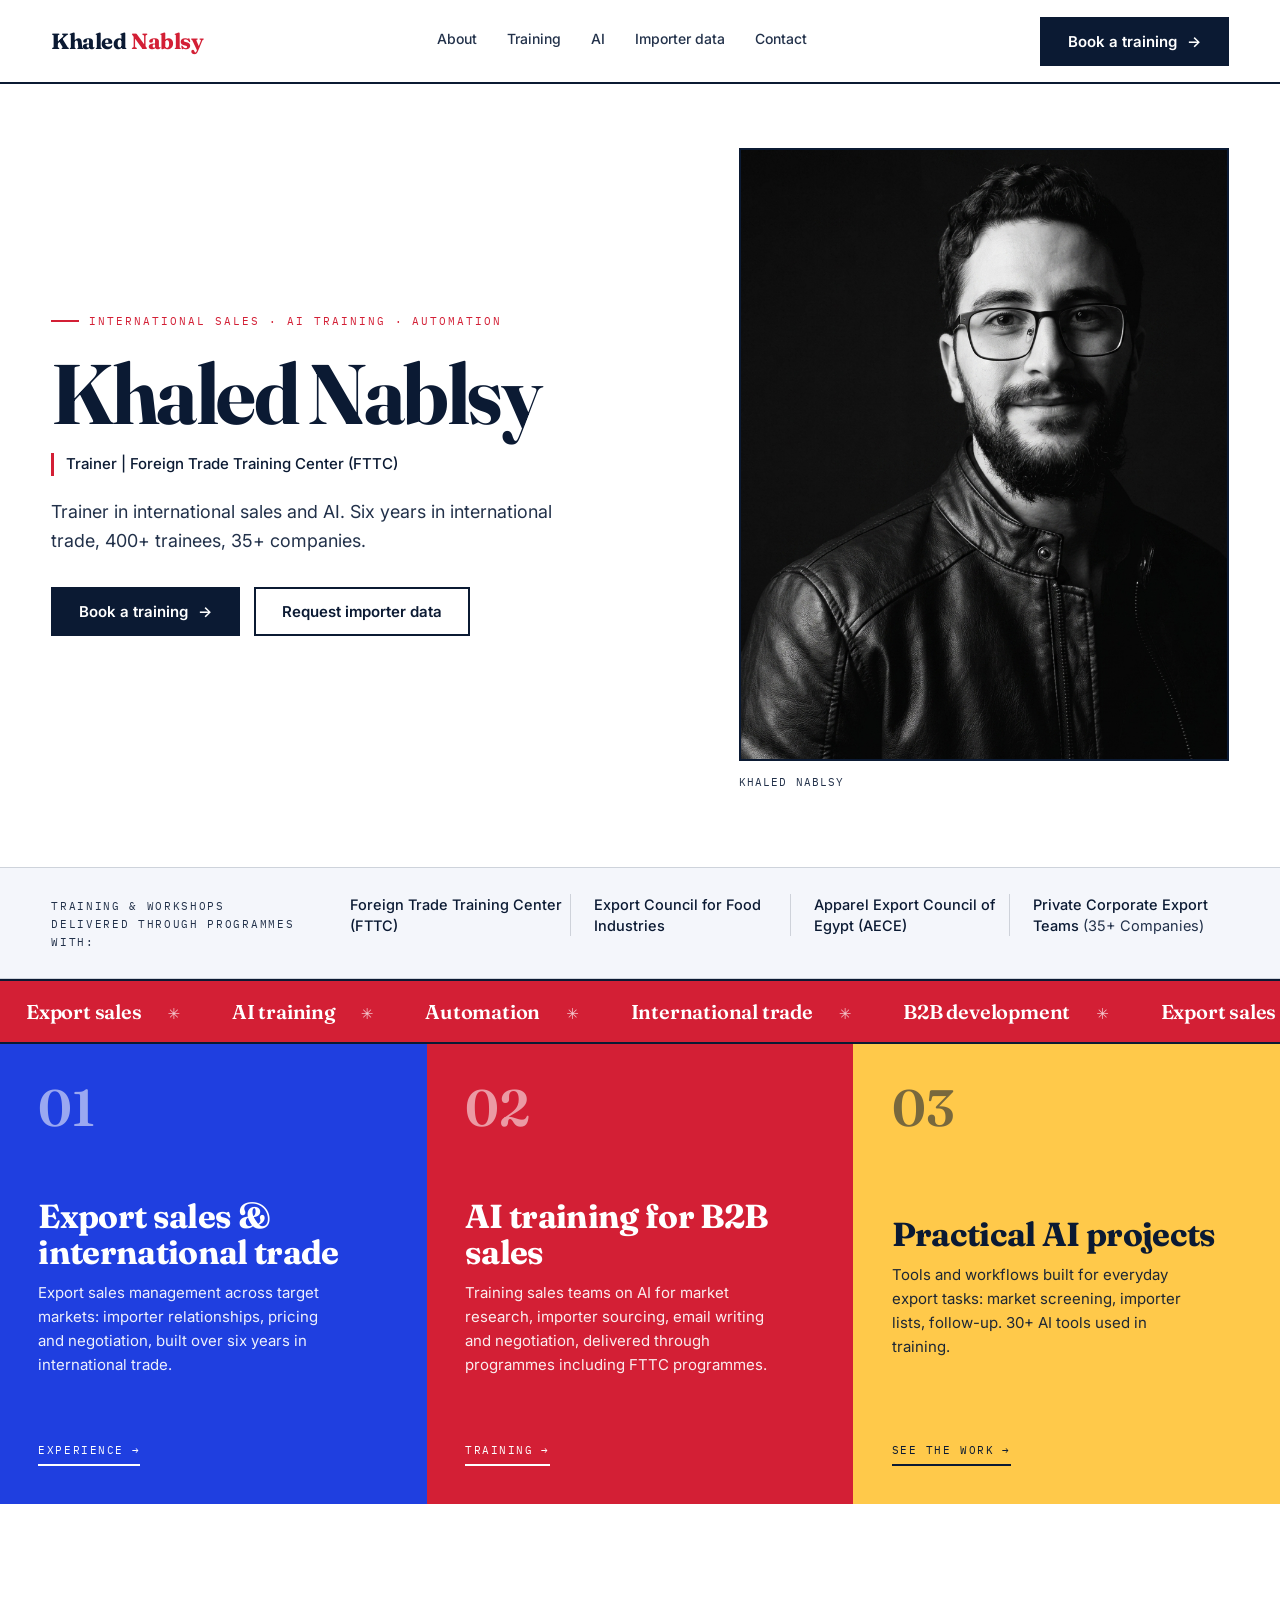
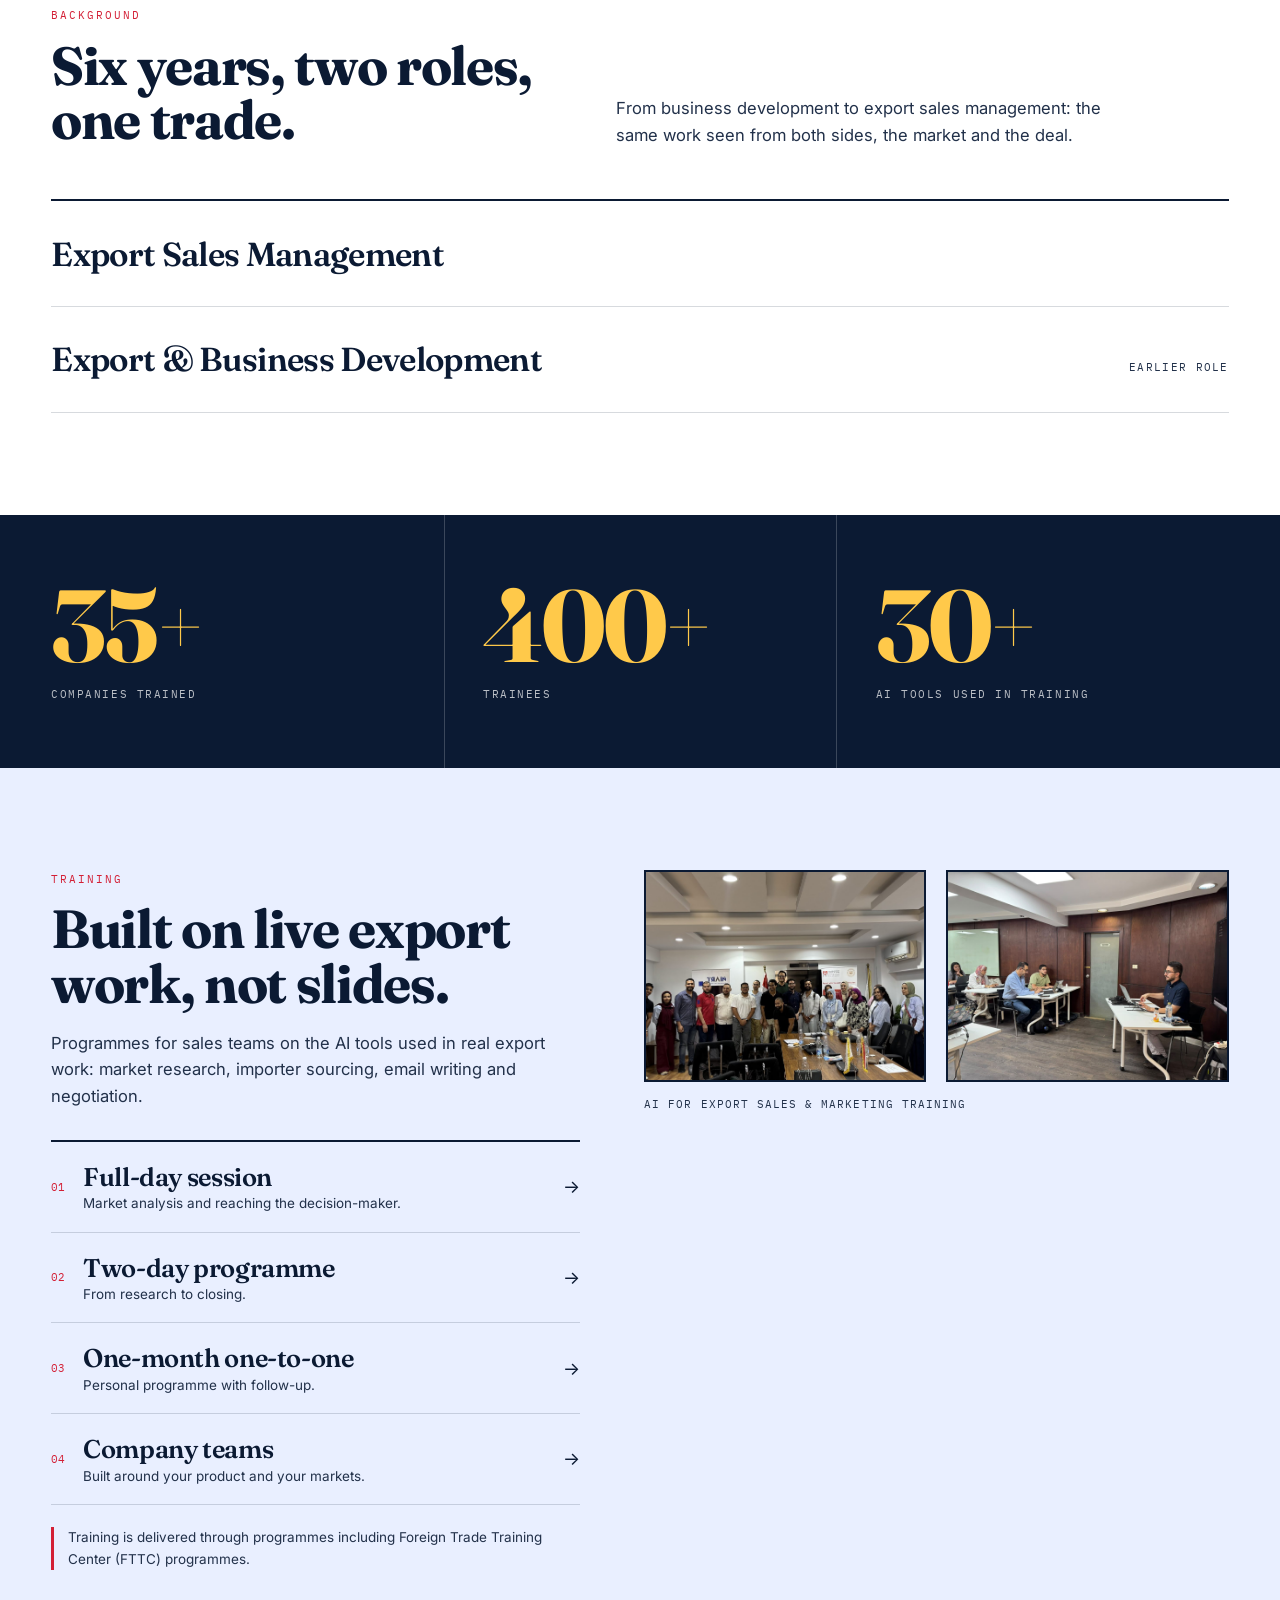
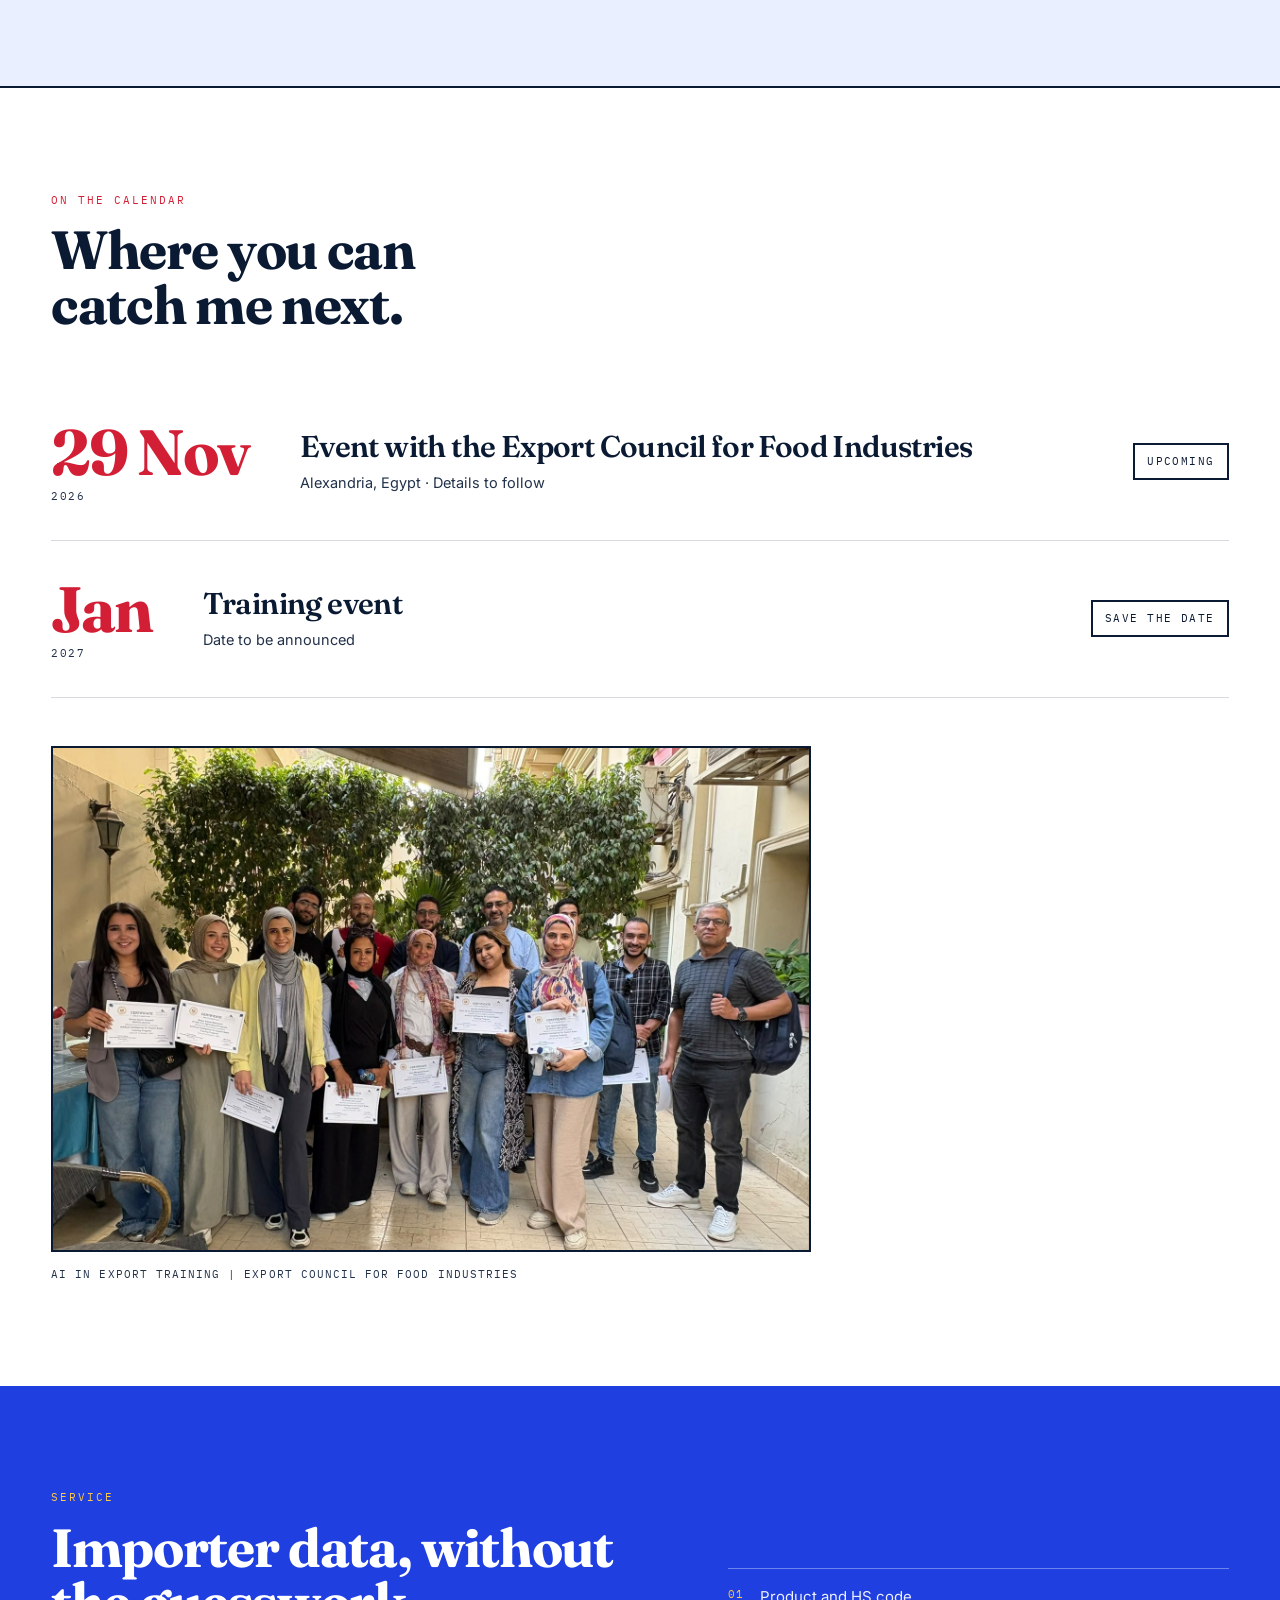
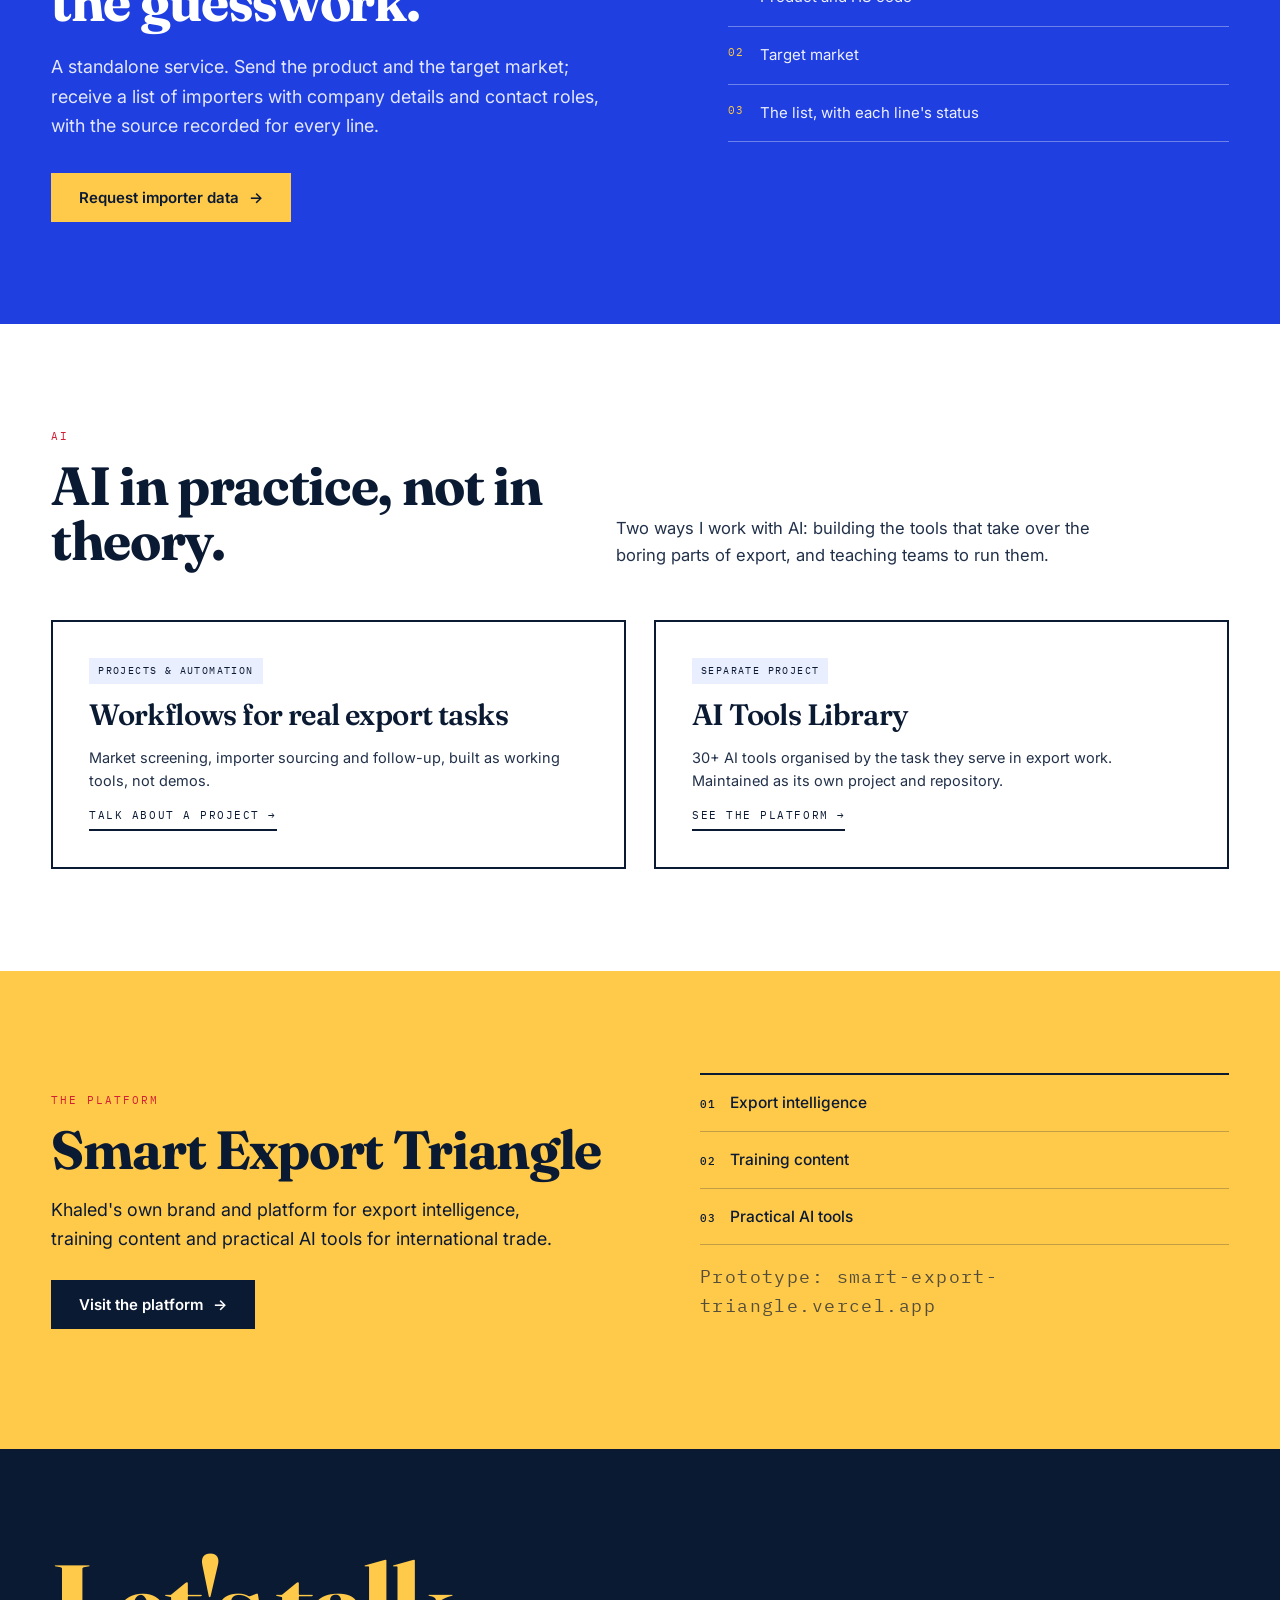
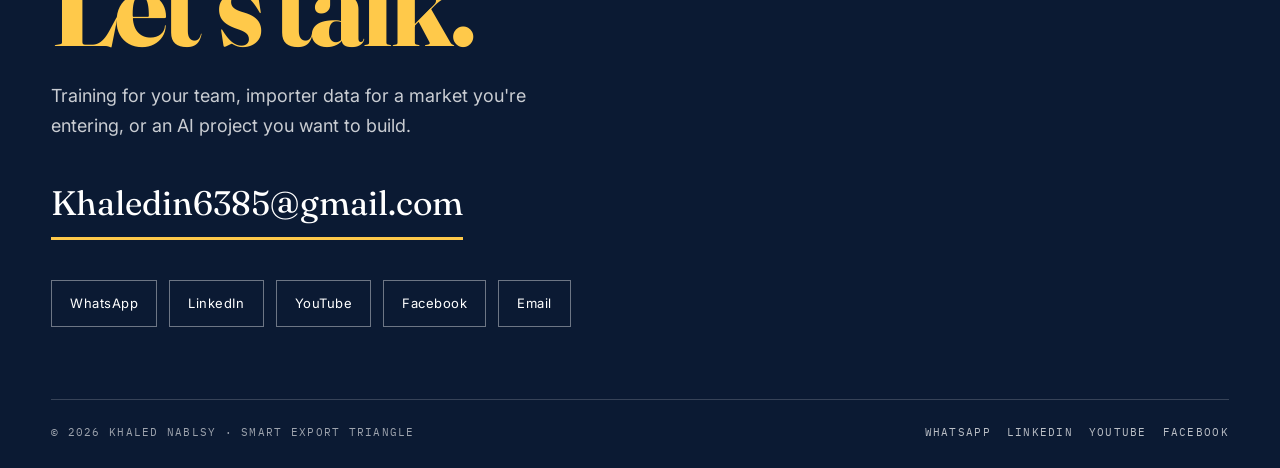
==== commit d03c6998: "Add collaboration strip under the hero and a dedicated training page 🤖 Generated with Codebuff Co-Au" ====
--- a/design-preview/index.html
+++ b/design-preview/index.html
@@ -63,6 +63,19 @@
     </div>
   </section>
 
+  <!-- ================= COLLABORATION BAND ================= -->
+  <section class="collab" aria-label="Training and workshops delivered through programmes with">
+    <div class="wrap collab-inner">
+      <p class="collab-label">Training &amp; workshops delivered through programmes with:</p>
+      <ul class="collab-list">
+        <li>Foreign Trade Training Center (FTTC)</li>
+        <li>Export Council for Food Industries</li>
+        <li>Apparel Export Council of Egypt (AECE)</li>
+        <li>Private Corporate Export Teams <span class="collab-count">(35+ Companies)</span></li>
+      </ul>
+    </div>
+  </section>
+
   <!-- ================= TICKER ================= -->
   <div class="ticker" aria-hidden="true">
     <div class="ticker-track">
--- a/design-preview/styles.css
+++ b/design-preview/styles.css
@@ -96,6 +96,18 @@
 .shot.has-img .shot-label{display:none}
 .portrait figcaption{margin-top:12px;color:var(--ink-soft);font-family:var(--mono);font-size:11px;
   letter-spacing:.1em;text-transform:uppercase}
+
+/* ---------- collaboration band ---------- */
+.collab{background:var(--mist);border-block:1px solid var(--line)}
+.collab-inner{display:grid;grid-template-columns:minmax(0,15.5rem) minmax(0,1fr);gap:8px clamp(24px,4vw,56px);
+  align-items:baseline;padding-block:clamp(20px,2.4vw,26px)}
+.collab-label{font-family:var(--mono);font-size:10.5px;letter-spacing:.16em;text-transform:uppercase;
+  color:var(--ink-soft);line-height:1.7;margin:0}
+.collab-list{list-style:none;margin:0;padding:0;display:grid;grid-template-columns:repeat(4,minmax(0,1fr));
+  font-size:14.5px;font-weight:500;line-height:1.45;color:var(--ink)}
+.collab-list li{padding-inline-start:clamp(14px,1.8vw,26px);border-inline-start:1px solid var(--line)}
+.collab-list li:first-child{padding-inline-start:0;border-inline-start:none}
+.collab-count{color:var(--ink-soft);font-weight:400}
 
 /* ---------- ticker ---------- */
 .ticker{background:var(--crimson);color:#fff;border-block:2px solid var(--ink);overflow:hidden;padding-block:14px}
@@ -226,6 +238,16 @@
 .footer a{color:rgba(255,255,255,.72);text-decoration:none;border-bottom:1px solid transparent;padding-bottom:2px}
 .footer a:hover{color:var(--butter);border-bottom-color:var(--butter)}
 
+/* ---------- training page ---------- */
+.page-hero{padding-block:clamp(44px,5.4vw,80px) clamp(40px,5vw,66px)}
+.page-hero h1{max-width:22ch}
+.page-hero .hero-sub{max-width:56ch;margin-bottom:30px}
+.formats-grid{display:grid;grid-template-columns:1fr 1fr;gap:clamp(24px,4vw,56px);align-items:start}
+.formats-grid .programmes{margin:0}
+.note-block{border-top:2px solid var(--ink);padding-top:18px;font-size:15px;line-height:1.6;color:var(--ink-soft)}
+.coverage{background:var(--sky)}
+.coverage .ai-grid{margin-top:clamp(24px,3vw,34px)}
+
 /* ---------- responsive ---------- */
 @media(max-width:1000px){
   .hero-grid{grid-template-columns:1fr;gap:40px}
@@ -248,6 +270,16 @@
   .menu-btn{display:inline-flex}
   .nav-cta .btn{display:none}
 }
+@media(max-width:1100px){
+  .collab-inner{grid-template-columns:1fr;gap:16px}
+  .collab-list{grid-template-columns:1fr 1fr;gap:10px 0}
+  .collab-list li:nth-child(odd){padding-inline-start:0;border-inline-start:none}
+}
+@media(max-width:760px){
+  .collab-list{grid-template-columns:1fr;gap:7px;font-size:14px}
+  .collab-list li{padding-inline-start:0;border-inline-start:none}
+  .formats-grid{grid-template-columns:1fr}
+}
 @media(max-width:600px){
   .role{grid-template-columns:1fr}
   .role-meta{white-space:normal}
